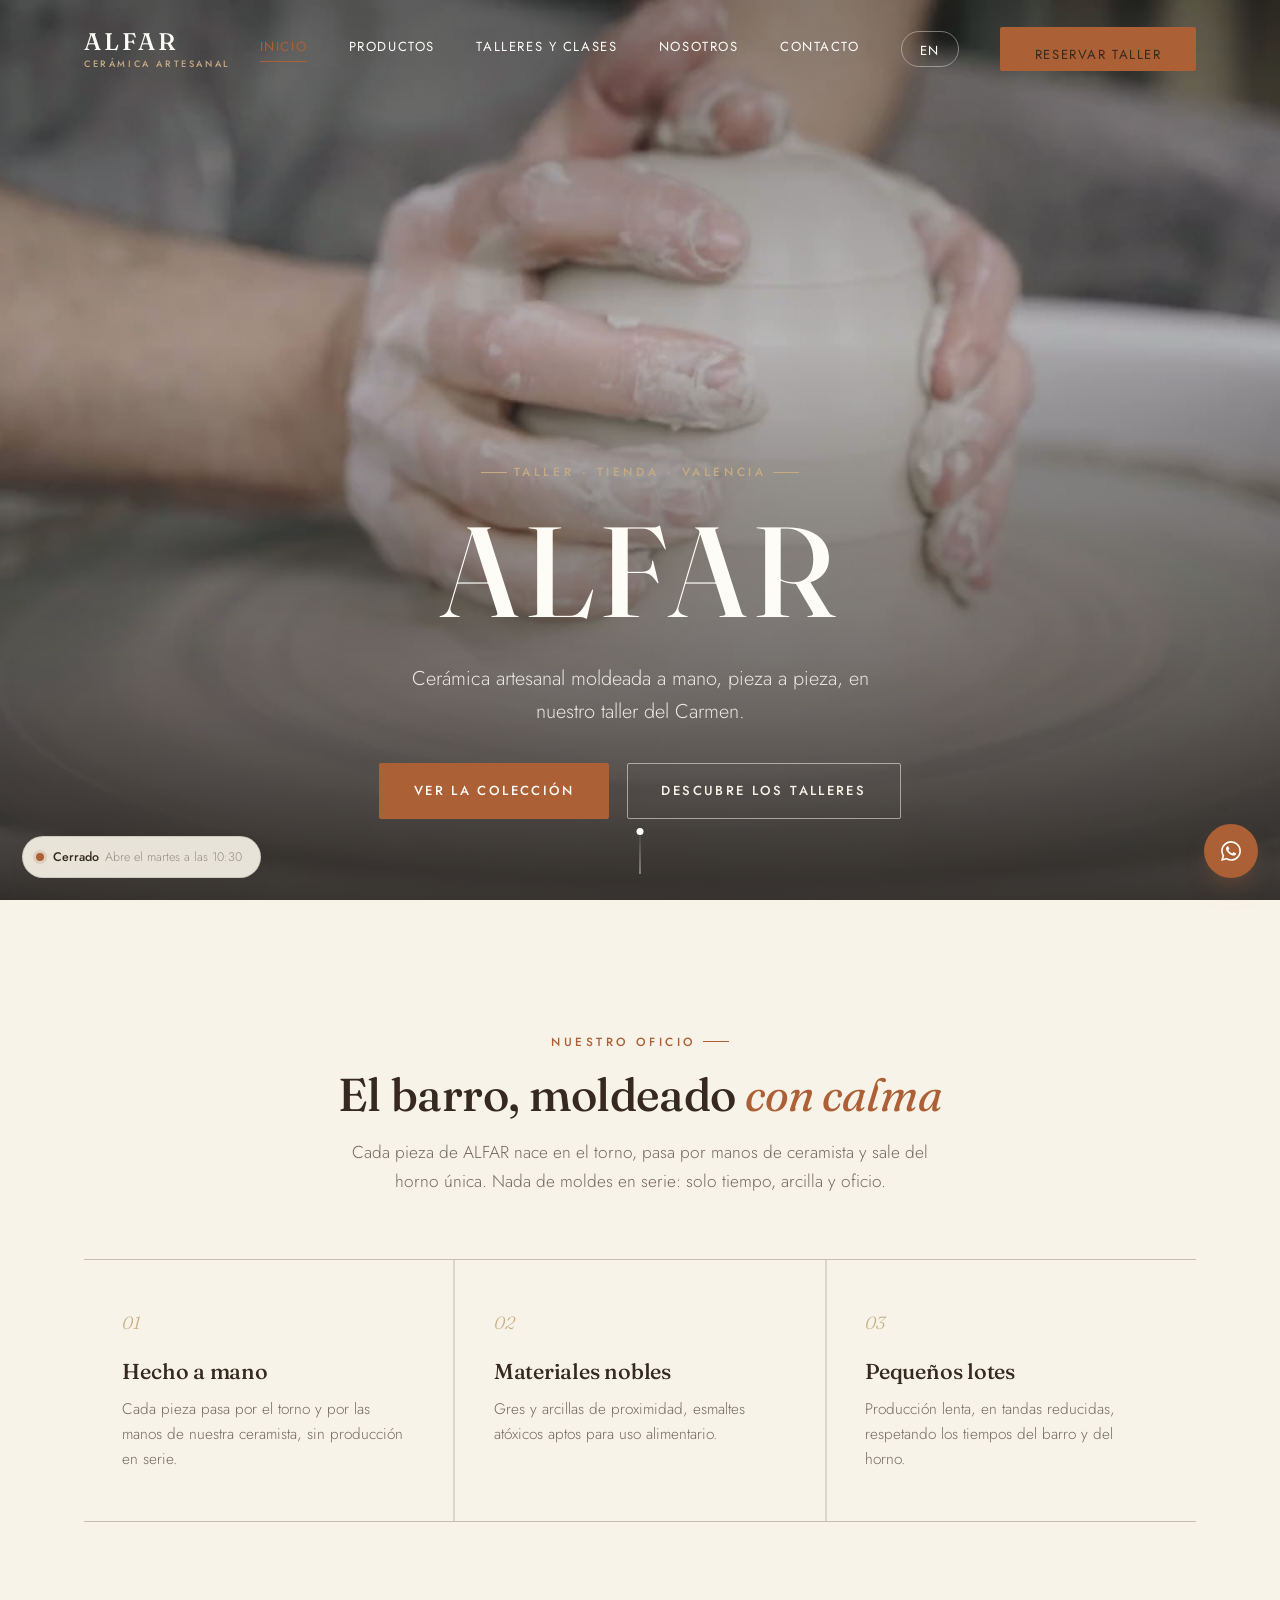
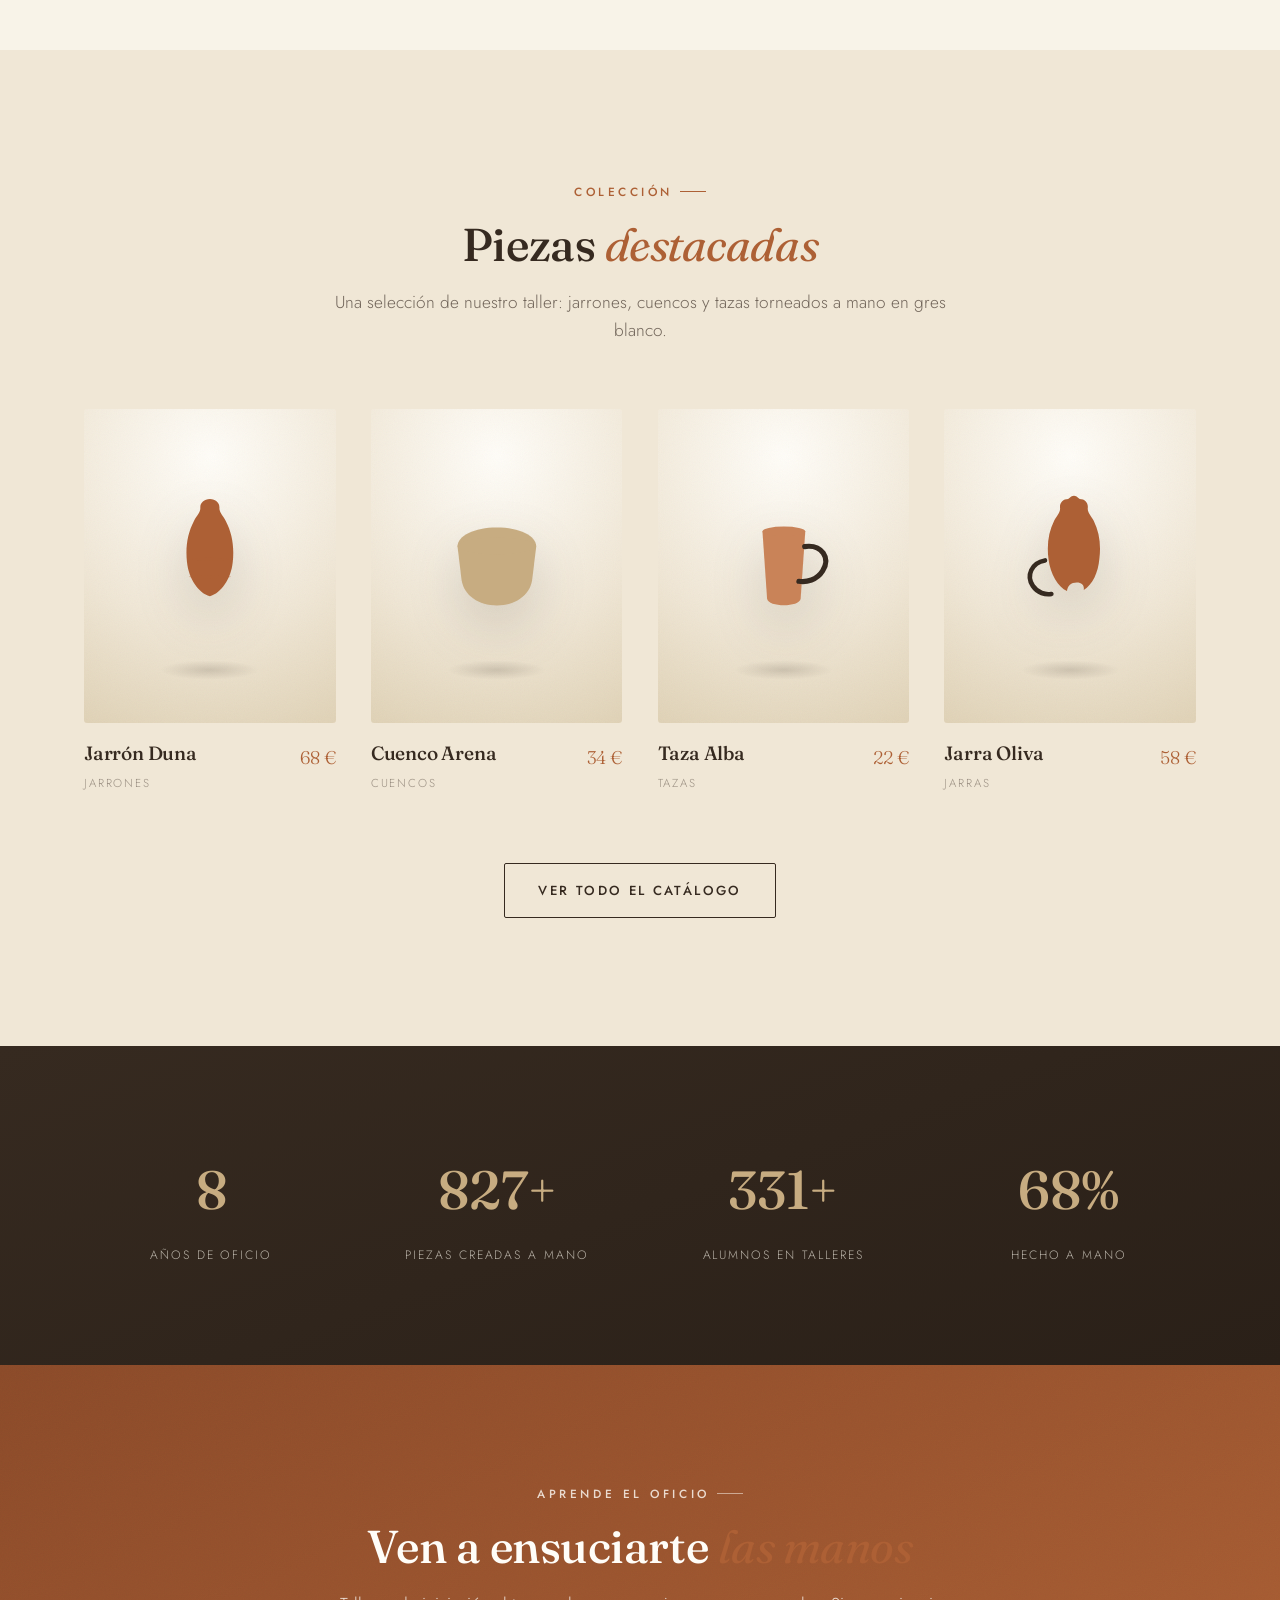
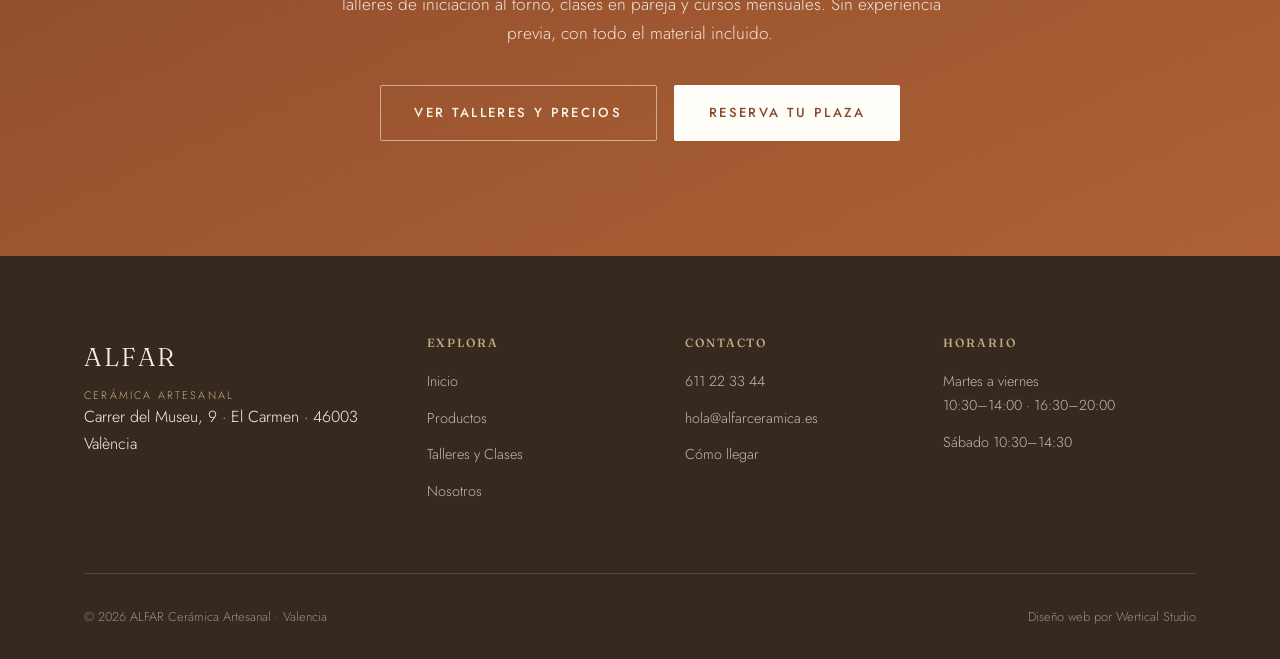
==== index.html @ 57d3668a "Web de ALFAR, cerámica artesanal — taller, tienda y talleres en Valencia Landing multipágina (ES/EN)" ====
<!DOCTYPE html>
<html lang="es">
<head>
<meta charset="UTF-8" />
<meta name="viewport" content="width=device-width, initial-scale=1.0" />
<title>ALFAR · Cerámica Artesanal — Taller y tienda en Valencia</title>
<meta name="description" content="ALFAR, taller y tienda de cerámica artesanal en el Carmen, Valencia. Piezas de gres torneadas y esmaltadas a mano, y talleres de iniciación al torno para todos los niveles." />
<link rel="icon" href="assets/favicon.svg" type="image/svg+xml" />
<link rel="alternate" hreflang="es" href="index.html" />
<link rel="alternate" hreflang="en" href="en/index.html" />
<meta property="og:type" content="website" />
<meta property="og:title" content="ALFAR · Cerámica Artesanal" />
<meta property="og:description" content="Piezas de gres torneadas y esmaltadas a mano. Taller y tienda en el Carmen, Valencia." />
<meta name="theme-color" content="#f8f3e8" />
<link rel="preconnect" href="https://fonts.googleapis.com" />
<link rel="preconnect" href="https://fonts.gstatic.com" crossorigin />
<link href="https://fonts.googleapis.com/css2?family=Fraunces:ital,opsz,wght@0,9..144,300;0,9..144,400;0,9..144,500;0,9..144,600;1,9..144,400;1,9..144,500&family=Jost:wght@300;400;500;600&display=swap" rel="stylesheet" />
<link rel="stylesheet" href="assets/styles.css" />
<script type="application/ld+json">
{
  "@context": "https://schema.org",
  "@type": "Store",
  "name": "ALFAR",
  "description": "Taller y tienda de cerámica artesanal en Valencia. Piezas de gres hechas a mano y talleres de cerámica.",
  "image": "assets/hero-poster.jpg",
  "telephone": "+34611223344",
  "address": { "@type": "PostalAddress", "streetAddress": "Carrer del Museu, 9", "addressLocality": "València", "postalCode": "46003", "addressCountry": "ES" },
  "priceRange": "€€"
}
</script>
</head>
<body class="hero-page">

<!-- ===== NAV ===== -->
<nav id="nav">
  <div class="wrap nav-inner">
    <a href="index.html" class="brand">ALFAR<small>Cerámica Artesanal</small></a>
    <button class="burger" id="burger" aria-label="Abrir menú" aria-expanded="false"><span></span><span></span><span></span></button>
    <div class="nav-links" id="navLinks">
      <a href="index.html" class="active">Inicio</a>
      <a href="productos.html">Productos</a>
      <a href="talleres.html">Talleres y Clases</a>
      <a href="nosotros.html">Nosotros</a>
      <a href="contacto.html">Contacto</a>
      <a href="en/index.html" class="lang-switch">EN</a>
      <a href="contacto.html" class="btn btn-primary">Reservar taller</a>
    </div>
  </div>
</nav>

<!-- ===== HERO VÍDEO SCROLL-DRIVEN ===== -->
<section class="hero-video">
  <div class="hero-video-sticky">
    <video id="heroVideo" src="assets/hero.mp4" poster="assets/hero-poster.jpg" muted loop playsinline autoplay preload="auto"></video>
    <div class="hero-overlay"></div>
    <div class="hero-content">
      <span class="kicker">Taller · Tienda · Valencia</span>
      <h1>ALFAR</h1>
      <p class="hero-sub">Cerámica artesanal moldeada a mano, pieza a pieza, en nuestro taller del Carmen.</p>
      <div class="hero-actions">
        <a href="productos.html" class="btn btn-primary">Ver la colección</a>
        <a href="talleres.html" class="btn btn-outline-light">Descubre los talleres</a>
      </div>
    </div>
    <div class="scroll-cue"></div>
  </div>
</section>

<!-- ===== PRESENTACIÓN DE MARCA ===== -->
<section class="section">
  <div class="wrap center">
    <span class="kicker reveal">Nuestro oficio</span>
    <h2 class="section-title reveal">El barro, moldeado <em>con calma</em></h2>
    <p class="lead reveal">Cada pieza de ALFAR nace en el torno, pasa por manos de ceramista y sale del horno única. Nada de moldes en serie: solo tiempo, arcilla y oficio.</p>
  </div>
  <div class="wrap">
    <div class="pillars-grid">
      <div class="pillar-card reveal">
        <span class="pillar-num">01</span>
        <h3>Hecho a mano</h3>
        <p>Cada pieza pasa por el torno y por las manos de nuestra ceramista, sin producción en serie.</p>
      </div>
      <div class="pillar-card reveal">
        <span class="pillar-num">02</span>
        <h3>Materiales nobles</h3>
        <p>Gres y arcillas de proximidad, esmaltes atóxicos aptos para uso alimentario.</p>
      </div>
      <div class="pillar-card reveal">
        <span class="pillar-num">03</span>
        <h3>Pequeños lotes</h3>
        <p>Producción lenta, en tandas reducidas, respetando los tiempos del barro y del horno.</p>
      </div>
    </div>
  </div>
</section>

<!-- ===== PIEZAS DESTACADAS ===== -->
<section class="section section-alt">
  <div class="wrap center">
    <span class="kicker reveal">Colección</span>
    <h2 class="section-title reveal">Piezas <em>destacadas</em></h2>
    <p class="lead reveal">Una selección de nuestro taller: jarrones, cuencos y tazas torneados a mano en gres blanco.</p>
  </div>
  <div class="wrap">
    <div class="grid-4">
      <div class="product-card reveal">
        <div class="vessel-frame"><div class="vessel-ring"></div><svg class="vessel-art" viewBox="0 0 200 260" fill="var(--terracota)"><use href="#v-vase"/></svg></div>
        <div class="product-info"><div><h3>Jarrón Duna</h3><span class="product-cat">Jarrones</span></div><span class="product-price">68 €</span></div>
      </div>
      <div class="product-card reveal">
        <div class="vessel-frame"><div class="vessel-ring"></div><svg class="vessel-art" viewBox="0 0 200 260" fill="var(--arena)"><use href="#v-bowl"/></svg></div>
        <div class="product-info"><div><h3>Cuenco Arena</h3><span class="product-cat">Cuencos</span></div><span class="product-price">34 €</span></div>
      </div>
      <div class="product-card reveal">
        <div class="vessel-frame"><div class="vessel-ring"></div><svg class="vessel-art" viewBox="0 0 200 260" fill="var(--terracota-suave)"><use href="#v-cup"/></svg></div>
        <div class="product-info"><div><h3>Taza Alba</h3><span class="product-cat">Tazas</span></div><span class="product-price">22 €</span></div>
      </div>
      <div class="product-card reveal">
        <div class="vessel-frame"><div class="vessel-ring"></div><svg class="vessel-art" viewBox="0 0 200 260" fill="var(--terracota)"><use href="#v-pitcher"/></svg></div>
        <div class="product-info"><div><h3>Jarra Oliva</h3><span class="product-cat">Jarras</span></div><span class="product-price">58 €</span></div>
      </div>
    </div>
    <div class="section-cta reveal">
      <a href="productos.html" class="btn btn-outline">Ver todo el catálogo</a>
    </div>
  </div>
</section>

<!-- ===== ESTADÍSTICAS ===== -->
<section class="stats-band">
  <div class="wrap">
    <div class="stats-grid">
      <div class="stat"><span class="stat-num" data-counter="12">0</span><div class="stat-label">Años de oficio</div></div>
      <div class="stat"><span class="stat-num" data-counter="1200" data-suffix="+">0</span><div class="stat-label">Piezas creadas a mano</div></div>
      <div class="stat"><span class="stat-num" data-counter="480" data-suffix="+">0</span><div class="stat-label">Alumnos en talleres</div></div>
      <div class="stat"><span class="stat-num" data-counter="100" data-suffix="%">0</span><div class="stat-label">Hecho a mano</div></div>
    </div>
  </div>
</section>

<!-- ===== CTA TALLERES ===== -->
<section class="cta-band">
  <div class="wrap center">
    <span class="kicker reveal">Aprende el oficio</span>
    <h2 class="section-title reveal">Ven a ensuciarte <em>las manos</em></h2>
    <p class="lead reveal">Talleres de iniciación al torno, clases en pareja y cursos mensuales. Sin experiencia previa, con todo el material incluido.</p>
    <div class="cta-actions reveal">
      <a href="talleres.html" class="btn btn-outline-light">Ver talleres y precios</a>
      <a href="contacto.html" class="btn" style="background:var(--blanco);color:var(--terracota-oscura)">Reserva tu plaza</a>
    </div>
  </div>
</section>

<!-- ===== FOOTER ===== -->
<footer>
  <div class="wrap">
    <div class="foot-grid">
      <div>
        <div class="foot-brand">ALFAR<small>Cerámica Artesanal</small></div>
        <p>Carrer del Museu, 9 · El Carmen · 46003 València</p>
      </div>
      <div class="foot-col">
        <h4>Explora</h4>
        <a href="index.html">Inicio</a>
        <a href="productos.html">Productos</a>
        <a href="talleres.html">Talleres y Clases</a>
        <a href="nosotros.html">Nosotros</a>
      </div>
      <div class="foot-col">
        <h4>Contacto</h4>
        <a href="tel:+34611223344">611 22 33 44</a>
        <a href="mailto:hola@alfarceramica.es">hola@alfarceramica.es</a>
        <a href="contacto.html">Cómo llegar</a>
      </div>
      <div class="foot-col">
        <h4>Horario</h4>
        <p>Martes a viernes<br>10:30–14:00 · 16:30–20:00</p>
        <p>Sábado 10:30–14:30</p>
      </div>
    </div>
    <div class="foot-bottom">
      <span>© 2026 ALFAR Cerámica Artesanal · Valencia</span>
      <span>Diseño web por Wertical Studio</span>
    </div>
  </div>
</footer>

<!-- ===== INDICADOR + WHATSAPP ===== -->
<aside id="openStatus" aria-live="polite"><span class="st-dot"></span><span><span class="st-main"></span><span class="st-sub"></span></span></aside>
<a id="waFab" class="wa-fab" href="#" aria-label="WhatsApp">
  <svg viewBox="0 0 24 24" fill="currentColor"><path d="M19.05 4.91A9.82 9.82 0 0 0 12.04 2C6.58 2 2.13 6.45 2.13 11.91c0 1.75.46 3.45 1.32 4.95L2.05 22l5.25-1.38c1.45.79 3.08 1.21 4.74 1.21h.004c5.46 0 9.91-4.45 9.91-9.91 0-2.65-1.03-5.14-2.9-7.01zm-7.01 15.24h-.003a8.24 8.24 0 0 1-4.2-1.15l-.3-.18-3.12.82.83-3.04-.2-.31a8.23 8.23 0 0 1-1.26-4.38c0-4.54 3.7-8.24 8.25-8.24 2.2 0 4.27.86 5.83 2.42a8.18 8.18 0 0 1 2.41 5.83c0 4.54-3.7 8.23-8.24 8.23zm4.52-6.17c-.25-.12-1.47-.72-1.7-.81-.23-.08-.39-.12-.56.13-.17.25-.64.81-.78.97-.14.17-.29.19-.54.06-.25-.12-1.05-.39-2-1.23-.74-.66-1.24-1.47-1.39-1.72-.14-.25-.02-.38.11-.51.11-.11.25-.29.37-.43.12-.14.16-.25.25-.41.08-.17.04-.31-.02-.43-.06-.12-.56-1.34-.76-1.84-.2-.48-.41-.42-.56-.43h-.48c-.17 0-.43.06-.66.31-.23.25-.86.84-.86 2.05s.88 2.38 1 2.55c.12.17 1.73 2.64 4.2 3.7.59.25 1.05.4 1.41.52.59.19 1.13.16 1.55.1.47-.07 1.47-.6 1.68-1.18.21-.58.21-1.08.14-1.18-.06-.1-.23-.16-.48-.28z"/></svg>
</a>

<!-- Sprite de piezas (line-art) -->
<svg width="0" height="0" style="position:absolute" aria-hidden="true">
  <defs>
    <symbol id="v-vase" viewBox="0 0 200 260">
      <path d="M100,14c-10,0-17,7-16.5,15c0.5,8-6,13-11,23c-11,21-15,45-12,71c3,29,20,53,39.5,59c19.5-6,36.5-30,39.5-59c3-26-1-50-12-71c-5-10-11.5-15-11-23c0.5-8-6-15-16.5-15z"/>
      <ellipse cx="100" cy="118" rx="33" ry="2.6" opacity=".3"/>
      <ellipse cx="100" cy="148" rx="36.5" ry="2.6" opacity=".3"/>
    </symbol>
    <symbol id="v-bowl" viewBox="0 0 200 260">
      <path d="M32,96c0-19,29-33,68-33c39,0,68,14,68,33l-7,58c-4,27-30,44-61,44c-31,0-57-17-61-44z"/>
      <ellipse cx="100" cy="95" rx="68" ry="15"/>
    </symbol>
    <symbol id="v-cup" viewBox="0 0 200 260">
      <path d="M63,70h74l-8,116c-2,15-56,15-58,0z"/>
      <ellipse cx="100" cy="70" rx="37" ry="8.5"/>
      <path d="M136,96c30-4,45,20,31,42c-10,16-28,20-41,18" fill="none" stroke="currentColor" stroke-width="9" stroke-linecap="round"/>
    </symbol>
    <symbol id="v-plate" viewBox="0 0 200 260">
      <ellipse cx="100" cy="140" rx="86" ry="27"/>
      <ellipse cx="100" cy="138" rx="55" ry="15" opacity=".38"/>
    </symbol>
    <symbol id="v-planter" viewBox="0 0 200 260">
      <path d="M46,58h108l-15,123c-1,10-77,10-78,0z"/>
      <ellipse cx="100" cy="58" rx="54" ry="11"/>
      <ellipse cx="100" cy="76" rx="40" ry="4" opacity=".25"/>
    </symbol>
    <symbol id="v-pitcher" viewBox="0 0 200 260">
      <path d="M97,14c-9,0-15,7-14,15c1,8-5,13-10,22c-10,20-13,42-10,66c3,27,17,49,32,56c1-10,7-15,17-15c9,0,13,5,12,13c15-9,25-30,27-54c3-24,0-46-10-66c-5-9-11-14-10-22c1-8-5-15-14-15c-4-4-7-6-10-6c-3,0-6,2-10,6z"/>
      <path d="M57,120c-23,4-33,26-21,44c8,12,22,16,32,14" fill="none" stroke="currentColor" stroke-width="8" stroke-linecap="round"/>
    </symbol>
  </defs>
</svg>

<script src="assets/app.js"></script>
</body>
</html>
---- assets/styles.css ----
/* ============================================================
   ALFAR — Cerámica Artesanal
   Sistema de diseño compartido
   ============================================================ */

:root {
  --crema: #f8f3e8;
  --crema-suave: #f0e7d6;
  --blanco: #fffdf8;
  --beige: #ded0b3;
  --arena: #c7ac81;
  --terracota: #ad6035;
  --terracota-suave: #c98358;
  --terracota-oscura: #8a4a29;
  --marron: #362a20;
  --marron-suave: rgba(54, 42, 32, 0.68);
  --marron-tenue: rgba(54, 42, 32, 0.46);
  --linea: rgba(54, 42, 32, 0.14);
  --sombra: 0 30px 60px -25px rgba(54, 42, 32, 0.35);
  --ease: cubic-bezier(.16,.8,.24,1);
}

* { margin: 0; padding: 0; box-sizing: border-box; }

html { scroll-behavior: smooth; }

body {
  font-family: 'Jost', sans-serif;
  background: var(--crema);
  color: var(--marron);
  line-height: 1.65;
  overflow-x: hidden;
  position: relative;
  font-weight: 300;
}

body::before {
  content: "";
  position: fixed;
  inset: 0;
  background-image: url("data:image/svg+xml,%3Csvg xmlns='http://www.w3.org/2000/svg' width='180' height='180'%3E%3Cfilter id='n'%3E%3CfeTurbulence type='fractalNoise' baseFrequency='0.85' numOctaves='2' stitchTiles='stitch'/%3E%3C/filter%3E%3Crect width='100%25' height='100%25' filter='url(%23n)'/%3E%3C/svg%3E");
  opacity: .035;
  pointer-events: none;
  z-index: 9998;
  mix-blend-mode: multiply;
}

img, video { max-width: 100%; display: block; }
a { color: inherit; text-decoration: none; }
ul { list-style: none; }
button { font-family: inherit; cursor: pointer; }

::selection { background: var(--terracota); color: var(--blanco); }

::-webkit-scrollbar { width: 9px; }
::-webkit-scrollbar-track { background: var(--crema-suave); }
::-webkit-scrollbar-thumb { background: var(--arena); border-radius: 5px; }
::-webkit-scrollbar-thumb:hover { background: var(--terracota); }

h1, h2, h3, h4 {
  font-family: 'Fraunces', serif;
  font-weight: 500;
  line-height: 1.12;
  letter-spacing: -.01em;
  color: var(--marron);
}

.wrap { max-width: 1240px; margin: 0 auto; padding: 0 clamp(22px, 5vw, 64px); }
.center { text-align: center; }

.kicker {
  display: inline-flex;
  align-items: center;
  gap: .6em;
  font-family: 'Jost', sans-serif;
  font-size: .74rem;
  letter-spacing: .3em;
  text-transform: uppercase;
  color: var(--terracota);
  font-weight: 500;
  margin-bottom: 1.1rem;
}
.kicker::before { content:""; width: 26px; height: 1px; background: var(--terracota); }
.center .kicker::before { display:none; }
.center .kicker, .hero-content .kicker { justify-content: center; }
.center .kicker::after, .hero-content .kicker::after { content:""; width: 26px; height: 1px; background: var(--terracota); }

.section-title {
  font-size: clamp(2rem, 3.6vw, 3rem);
  margin-bottom: 1.1rem;
}
.section-title em {
  font-style: italic;
  color: var(--terracota);
  font-weight: 400;
}
.lead {
  font-size: 1.08rem;
  color: var(--marron-suave);
  max-width: 620px;
  font-weight: 300;
}
.center .lead { margin: 0 auto; }

.section { padding: clamp(76px, 10vw, 140px) 0; position: relative; }
.section-alt { background: var(--crema-suave); }
.section-dark {
  background: linear-gradient(160deg, var(--marron) 0%, #2a2018 100%);
  color: var(--crema);
}
.section-dark h1, .section-dark h2, .section-dark h3 { color: var(--crema); }
.section-dark .lead { color: rgba(248,243,232,.72); }

/* ============ BOTONES ============ */
.btn {
  display: inline-flex;
  align-items: center;
  gap: .6rem;
  padding: 1rem 2.1rem;
  font-size: .82rem;
  letter-spacing: .18em;
  text-transform: uppercase;
  font-weight: 500;
  border-radius: 2px;
  border: 1px solid transparent;
  transition: all .45s var(--ease);
  white-space: nowrap;
}
.btn-primary { background: var(--terracota); color: var(--blanco); }
.btn-primary:hover { background: var(--terracota-oscura); transform: translateY(-2px); box-shadow: var(--sombra); }
.btn-outline { border-color: var(--marron); color: var(--marron); }
.btn-outline:hover { background: var(--marron); color: var(--crema); transform: translateY(-2px); }
.btn-outline-light { border-color: rgba(248,243,232,.55); color: var(--crema); }
.btn-outline-light:hover { background: var(--crema); color: var(--marron); }
.btn-ghost { color: var(--terracota); border-bottom: 1px solid currentColor; padding: .2rem 0; border-radius: 0; }
.btn-ghost:hover { color: var(--terracota-oscura); gap: .9rem; }

/* ============ NAV ============ */
nav {
  position: fixed;
  top: 0; left: 0; width: 100%;
  z-index: 1000;
  padding: 1.7rem 0;
  transition: all .4s var(--ease);
}
nav.scrolled {
  padding: 1.05rem 0;
  background: rgba(248, 243, 232, .88);
  backdrop-filter: blur(14px);
  box-shadow: 0 1px 0 var(--linea);
}
.nav-inner { display: flex; align-items: center; justify-content: space-between; }
.brand {
  font-family: 'Fraunces', serif;
  font-size: 1.5rem;
  letter-spacing: .12em;
  font-weight: 500;
  color: var(--marron);
  display: flex;
  flex-direction: column;
  line-height: 1;
}
.hero-page nav:not(.scrolled) .brand { color: var(--blanco); }
.brand small {
  font-family: 'Jost', sans-serif;
  font-size: .58rem;
  letter-spacing: .28em;
  text-transform: uppercase;
  color: var(--terracota);
  font-weight: 500;
  margin-top: .35rem;
}
.hero-page nav:not(.scrolled) .brand small { color: var(--arena); }

.nav-links {
  display: flex;
  gap: 2.6rem;
  align-items: center;
}
.nav-links a {
  font-size: .82rem;
  letter-spacing: .12em;
  text-transform: uppercase;
  font-weight: 400;
  color: var(--marron);
  position: relative;
  padding-bottom: 4px;
}
.hero-page nav:not(.scrolled) .nav-links a:not(.btn) { color: var(--blanco); }
.nav-links a:not(.btn)::after {
  content: "";
  position: absolute; left: 0; bottom: 0;
  width: 0; height: 1px;
  background: currentColor;
  transition: width .35s var(--ease);
}
.nav-links a:not(.btn):hover::after,
.nav-links a.active:not(.btn)::after { width: 100%; }
.nav-links a.active { color: var(--terracota) !important; }

.burger {
  display: none;
  flex-direction: column;
  gap: 5px;
  background: none;
  border: none;
  padding: 8px;
  z-index: 1001;
}
.burger span {
  width: 24px; height: 1px;
  background: var(--marron);
  transition: all .35s var(--ease);
}
.hero-page nav:not(.scrolled) .burger span { background: var(--blanco); }
.burger.open span:nth-child(1) { transform: translateY(6px) rotate(45deg); }
.burger.open span:nth-child(2) { opacity: 0; }
.burger.open span:nth-child(3) { transform: translateY(-6px) rotate(-45deg); }

/* ============ HERO — VÍDEO EN BUCLE ============ */
.hero-video {
  height: 100vh;
  position: relative;
}
.hero-video-sticky {
  height: 100%;
  width: 100%;
  overflow: hidden;
  background: var(--marron);
}
.hero-video-sticky video {
  position: absolute;
  top: 0; left: 0;
  width: 100%; height: 100%;
  object-fit: cover;
}
.hero-overlay {
  position: absolute;
  inset: 0;
  background: linear-gradient(180deg, rgba(30,22,16,.35) 0%, rgba(30,22,16,.15) 38%, rgba(30,22,16,.55) 78%, rgba(20,15,10,.82) 100%);
  z-index: 1;
}
.hero-content {
  position: absolute;
  inset: 0;
  display: flex;
  flex-direction: column;
  align-items: center;
  justify-content: flex-end;
  z-index: 2;
  color: var(--blanco);
  text-align: center;
  padding: 0 20px clamp(60px, 9vh, 110px);
}
.hero-content .kicker { color: var(--arena); width: 100%; }
.hero-content .kicker::before, .hero-content .kicker::after { background: var(--arena); }
.hero-content h1, .hero-content .hero-sub, .hero-actions {
  width: 100%;
  box-sizing: border-box;
}
.hero-content h1 {
  font-size: clamp(3.6rem, 11vw, 8rem);
  letter-spacing: .04em;
  color: var(--blanco);
  font-weight: 500;
}
.hero-content .hero-sub {
  font-size: clamp(1rem, 1.6vw, 1.25rem);
  font-weight: 300;
  max-width: min(520px, 100%);
  margin: 1.2rem auto 2.2rem;
  color: rgba(255,253,248,.86);
}
.hero-actions { display: flex; gap: 1.1rem; flex-wrap: wrap; justify-content: center; max-width: 100%; }
.scroll-cue {
  position: absolute;
  bottom: 26px; left: 50%;
  transform: translateX(-50%);
  z-index: 2;
  width: 1px; height: 46px;
  background: linear-gradient(180deg, rgba(255,253,248,0), rgba(255,253,248,.75));
}
.scroll-cue::after {
  content: "";
  position: absolute;
  top: 0; left: -3px;
  width: 7px; height: 7px;
  border-radius: 50%;
  background: var(--blanco);
  animation: cueMove 2.2s ease-in-out infinite;
}
@keyframes cueMove { 0%{ top:0; opacity:1; } 90%{ opacity:0; } 100%{ top: 40px; opacity:0; } }
@media (prefers-reduced-motion: reduce) {
  .scroll-cue { display: none; }
}

/* ============ CABECERA DE PÁGINA INTERIOR ============ */
.page-header {
  min-height: 62vh;
  display: flex;
  align-items: flex-end;
  position: relative;
  padding: clamp(140px, 22vh, 220px) 0 clamp(56px, 8vh, 90px);
  background: linear-gradient(155deg, #efe3ca 0%, var(--crema-suave) 55%, var(--crema) 100%);
  overflow: hidden;
}
.page-header::after {
  content: "";
  position: absolute;
  right: clamp(-120px,-4vw,-40px); top: 50%;
  transform: translateY(-50%);
  width: clamp(280px, 34vw, 460px);
  height: clamp(280px, 34vw, 460px);
  border-radius: 50%;
  border: 1px solid var(--beige);
  opacity: .7;
}
.page-header .wrap { position: relative; z-index: 1; }
.page-header .kicker { color: var(--terracota); }
.page-header h1 { font-size: clamp(2.7rem, 6vw, 4.6rem); }
.page-header .lead { margin-top: 1rem; }

/* ============ PILARES / VALORES ============ */
.pillars-grid {
  display: grid;
  grid-template-columns: repeat(3, 1fr);
  gap: 2px;
  background: var(--linea);
  margin-top: 4rem;
  border-top: 1px solid var(--linea);
  border-bottom: 1px solid var(--linea);
}
.pillar-card {
  background: var(--crema);
  padding: 3rem 2.4rem;
  transition: background .4s var(--ease);
}
.pillar-card:hover { background: var(--crema-suave); }
.pillar-num {
  font-family: 'Fraunces', serif;
  font-style: italic;
  color: var(--arena);
  font-size: 1.1rem;
  display: block;
  margin-bottom: 1.4rem;
}
.pillar-card h3 { font-size: 1.35rem; margin-bottom: .8rem; }
.pillar-card p { color: var(--marron-suave); font-size: .96rem; }

/* ============ ARTE DE PIEZA (placeholder editorial) ============ */
.vessel-frame {
  position: relative;
  aspect-ratio: 4 / 5;
  border-radius: 3px;
  overflow: hidden;
  background: radial-gradient(120% 100% at 50% 15%, var(--blanco) 0%, var(--crema-suave) 55%, var(--beige) 100%);
  display: flex;
  align-items: center;
  justify-content: center;
}
.vessel-frame::before {
  content: "";
  position: absolute; inset: 0;
  background-image: url("data:image/svg+xml,%3Csvg xmlns='http://www.w3.org/2000/svg' width='180' height='180'%3E%3Cfilter id='n'%3E%3CfeTurbulence type='fractalNoise' baseFrequency='0.9' numOctaves='2' stitchTiles='stitch'/%3E%3C/filter%3E%3Crect width='100%25' height='100%25' filter='url(%23n)'/%3E%3C/svg%3E");
  opacity: .05;
  mix-blend-mode: multiply;
}
.vessel-frame svg.vessel-art {
  width: 46%;
  height: auto;
  position: relative;
  z-index: 1;
  filter: drop-shadow(0 22px 26px rgba(54,42,32,.16));
  transition: transform .6s var(--ease);
}
.vessel-frame:hover svg.vessel-art { transform: translateY(-6px) scale(1.03); }
.vessel-frame .vessel-ring {
  position: absolute;
  bottom: 13%;
  width: 52%;
  height: 8%;
  border-radius: 50%;
  background: radial-gradient(closest-side, rgba(54,42,32,.16), transparent 75%);
  z-index: 0;
}

/* ============ DESTACADOS / PRODUCTOS ============ */
.grid-4 { display: grid; grid-template-columns: repeat(4, 1fr); gap: 2.2rem; margin-top: 4rem; }
.grid-3 { display: grid; grid-template-columns: repeat(3, 1fr); gap: 2.2rem; margin-top: 4rem; }

.product-card { display: flex; flex-direction: column; }
.product-info { padding-top: 1.2rem; display: flex; justify-content: space-between; align-items: flex-start; gap: 1rem; }
.product-info h3 { font-size: 1.2rem; margin-bottom: .3rem; }
.product-cat { font-size: .72rem; letter-spacing: .16em; text-transform: uppercase; color: var(--marron-tenue); }
.product-price { font-family: 'Fraunces', serif; font-size: 1.15rem; color: var(--terracota); white-space: nowrap; }

.section-cta { text-align: center; margin-top: 4.2rem; }

/* ============ FILTROS ============ */
.filter-tabs {
  display: flex; flex-wrap: wrap; gap: .8rem;
  margin-top: 2.6rem;
}
.filter-btn {
  background: transparent;
  border: 1px solid var(--linea);
  color: var(--marron-suave);
  padding: .7rem 1.5rem;
  font-size: .78rem;
  letter-spacing: .14em;
  text-transform: uppercase;
  border-radius: 30px;
  transition: all .35s var(--ease);
}
.filter-btn:hover { border-color: var(--terracota); color: var(--terracota); }
.filter-btn.active { background: var(--marron); border-color: var(--marron); color: var(--crema); }

/* ============ STATS ============ */
.stats-band {
  background: linear-gradient(160deg, var(--marron) 0%, #2a2018 100%);
  color: var(--crema);
  padding: clamp(60px, 8vw, 100px) 0;
}
.stats-grid { display: grid; grid-template-columns: repeat(4, 1fr); gap: 2rem; text-align: center; }
.stat-num {
  font-family: 'Fraunces', serif;
  font-size: clamp(2.4rem, 4.2vw, 3.4rem);
  color: var(--arena);
  font-weight: 500;
}
.stat-label {
  font-size: .76rem;
  letter-spacing: .16em;
  text-transform: uppercase;
  color: rgba(248,243,232,.68);
  margin-top: .6rem;
}

/* ============ CTA BAND ============ */
.cta-band {
  background: linear-gradient(155deg, var(--terracota-oscura) 0%, var(--terracota) 100%);
  color: var(--blanco);
  padding: clamp(70px, 9vw, 120px) 0;
  text-align: center;
  position: relative;
  overflow: hidden;
}
.cta-band::before {
  content:"";
  position: absolute; inset: 0;
  background-image: url("data:image/svg+xml,%3Csvg xmlns='http://www.w3.org/2000/svg' width='180' height='180'%3E%3Cfilter id='n'%3E%3CfeTurbulence type='fractalNoise' baseFrequency='0.85' numOctaves='2' stitchTiles='stitch'/%3E%3C/filter%3E%3Crect width='100%25' height='100%25' filter='url(%23n)'/%3E%3C/svg%3E");
  opacity: .06; mix-blend-mode: overlay;
}
.cta-band .wrap { position: relative; z-index: 1; }
.cta-band .kicker { color: rgba(255,253,248,.8); }
.cta-band .kicker::before, .cta-band .kicker::after { background: rgba(255,253,248,.5); }
.cta-band h2 { color: var(--blanco); }
.cta-band .lead { color: rgba(255,253,248,.85); margin-bottom: 2.4rem; }
.cta-actions { display: flex; gap: 1.1rem; justify-content: center; flex-wrap: wrap; }

/* ============ REVEAL ANIMATIONS ============ */
.reveal {
  opacity: 0;
  transform: translateY(36px);
  transition: opacity .9s var(--ease), transform .9s var(--ease);
}
.reveal.in { opacity: 1; transform: translateY(0); }
.reveal-scale { opacity: 0; transform: scale(.94); transition: opacity .9s var(--ease), transform .9s var(--ease); }
.reveal-scale.in { opacity: 1; transform: scale(1); }
.reveal-left { opacity: 0; transform: translateX(-40px); transition: opacity .9s var(--ease), transform .9s var(--ease); }
.reveal-left.in { opacity: 1; transform: translateX(0); }
.reveal-right { opacity: 0; transform: translateX(40px); transition: opacity .9s var(--ease), transform .9s var(--ease); }
.reveal-right.in { opacity: 1; transform: translateX(0); }

@media (prefers-reduced-motion: reduce) {
  .reveal, .reveal-scale, .reveal-left, .reveal-right { opacity: 1 !important; transform: none !important; transition: none !important; }
}

/* ============ TALLERES ============ */
.workshop-grid { display: grid; grid-template-columns: repeat(3, 1fr); gap: 2.2rem; margin-top: 4rem; }
.workshop-card {
  background: var(--crema-suave);
  padding: 2.6rem 2.2rem;
  border: 1px solid var(--linea);
  transition: all .45s var(--ease);
  position: relative;
}
.workshop-card:hover { border-color: var(--terracota); transform: translateY(-6px); box-shadow: var(--sombra); }
.workshop-card .tag {
  display: inline-block;
  font-size: .68rem; letter-spacing: .16em; text-transform: uppercase;
  color: var(--terracota); border: 1px solid var(--terracota);
  padding: .3rem .8rem; border-radius: 30px; margin-bottom: 1.4rem;
}
.workshop-card h3 { font-size: 1.4rem; margin-bottom: .7rem; }
.workshop-card p { color: var(--marron-suave); font-size: .94rem; margin-bottom: 1.6rem; }
.workshop-meta { display: flex; justify-content: space-between; align-items: center; border-top: 1px solid var(--linea); padding-top: 1.3rem; }
.workshop-price { font-family: 'Fraunces', serif; font-size: 1.4rem; color: var(--marron); }
.workshop-price small { font-family: 'Jost', sans-serif; font-size: .68rem; color: var(--marron-tenue); display:block; letter-spacing: .1em; text-transform: uppercase; }
.workshop-duration { font-size: .8rem; color: var(--marron-tenue); }

.schedule-list { margin-top: 3.6rem; border-top: 1px solid var(--linea); }
.schedule-item {
  display: grid;
  grid-template-columns: 130px 1fr auto auto;
  gap: 1.6rem;
  align-items: center;
  padding: 1.6rem 0;
  border-bottom: 1px solid var(--linea);
  transition: padding-left .4s var(--ease), background .4s var(--ease);
}
.schedule-item:hover { padding-left: 12px; background: var(--crema-suave); }
.schedule-date { font-family: 'Fraunces', serif; font-size: 1.15rem; color: var(--terracota); }
.schedule-date small { display: block; font-family: 'Jost', sans-serif; font-size: .68rem; letter-spacing: .14em; text-transform: uppercase; color: var(--marron-tenue); margin-top: .2rem; }
.schedule-info h4 { font-family: 'Fraunces', serif; font-weight: 500; font-size: 1.1rem; margin-bottom: .2rem; }
.schedule-info span { font-size: .84rem; color: var(--marron-suave); }
.schedule-spots { font-size: .78rem; letter-spacing: .08em; text-transform: uppercase; color: var(--marron-tenue); text-align: right; }
.schedule-spots.low { color: var(--terracota); }

/* ============ NOSOTROS — PROCESO / TIMELINE ============ */
.process-steps { margin-top: 4.5rem; }
.process-step {
  display: grid;
  grid-template-columns: 100px 1fr;
  gap: 2.4rem;
  padding: 2.6rem 0;
  border-top: 1px solid var(--linea);
  align-items: start;
}
.process-step:last-child { border-bottom: 1px solid var(--linea); }
.process-step .num { font-family: 'Fraunces', serif; font-style: italic; font-size: 2.2rem; color: var(--arena); }
.process-step h3 { font-size: 1.4rem; margin-bottom: .6rem; }
.process-step p { color: var(--marron-suave); max-width: 560px; }

.timeline { margin-top: 4rem; position: relative; padding-left: 2.6rem; }
.timeline::before { content:""; position: absolute; left: 0; top: 6px; bottom: 6px; width: 1px; background: var(--linea); }
.timeline-item { position: relative; padding-bottom: 3rem; }
.timeline-item:last-child { padding-bottom: 0; }
.timeline-item::before {
  content: "";
  position: absolute; left: -2.6rem; top: 4px;
  width: 9px; height: 9px; border-radius: 50%;
  background: var(--terracota);
  box-shadow: 0 0 0 4px var(--crema);
}
.timeline-year { font-family: 'Fraunces', serif; font-style: italic; color: var(--terracota); font-size: 1.15rem; display:block; margin-bottom: .4rem; }
.timeline-item h3 { font-size: 1.25rem; margin-bottom: .5rem; }
.timeline-item p { color: var(--marron-suave); max-width: 560px; }

.values-grid { display: grid; grid-template-columns: repeat(2, 1fr); gap: 3rem 3.5rem; margin-top: 4rem; }
.value-item { display: flex; gap: 1.4rem; }
.value-item .mark { font-family: 'Fraunces', serif; font-style: italic; font-size: 1.6rem; color: var(--arena); flex-shrink: 0; }
.value-item h3 { font-size: 1.2rem; margin-bottom: .5rem; }
.value-item p { color: var(--marron-suave); font-size: .95rem; }

.about-split { display: grid; grid-template-columns: 1fr 1fr; gap: 5rem; align-items: center; }
.about-split .lead { margin-top: 1.4rem; }
.about-split p + p { margin-top: 1.1rem; }

/* ============ CONTACTO ============ */
.contact-grid { display: grid; grid-template-columns: 1.1fr .9fr; gap: 5rem; margin-top: 3.5rem; }
.form-row { display: grid; grid-template-columns: 1fr 1fr; gap: 1.4rem; }
.form-group { margin-bottom: 1.4rem; }
.form-group label {
  display: block; font-size: .74rem; letter-spacing: .14em; text-transform: uppercase;
  color: var(--marron-tenue); margin-bottom: .6rem;
}
.form-group input, .form-group select, .form-group textarea {
  width: 100%;
  background: transparent;
  border: none;
  border-bottom: 1px solid var(--linea);
  padding: .75rem 2px;
  font-family: 'Jost', sans-serif;
  font-size: 1rem;
  color: var(--marron);
  font-weight: 300;
  transition: border-color .3s var(--ease);
}
.form-group textarea { resize: vertical; min-height: 110px; }
.form-group input:focus, .form-group select:focus, .form-group textarea:focus {
  outline: none; border-color: var(--terracota);
}
.form-note { font-size: .82rem; color: var(--marron-tenue); margin-top: 1rem; }
.form-success {
  display: none;
  background: var(--crema-suave);
  border: 1px solid var(--terracota);
  padding: 1.4rem 1.6rem;
  margin-top: 1.4rem;
  font-size: .92rem;
}
.form-success.show { display: block; }

.info-block + .info-block { margin-top: 2.6rem; padding-top: 2.6rem; border-top: 1px solid var(--linea); }
.info-block h3 { font-size: 1rem; letter-spacing: .1em; text-transform: uppercase; margin-bottom: 1rem; color: var(--terracota); }
.info-block p, .info-block a { color: var(--marron-suave); font-size: .98rem; }
.info-block a:hover { color: var(--terracota); }
.social-row { display: flex; gap: 1rem; margin-top: 1.2rem; }
.social-row a {
  width: 42px; height: 42px;
  border: 1px solid var(--linea);
  border-radius: 50%;
  display: flex; align-items: center; justify-content: center;
  transition: all .35s var(--ease);
}
.social-row a:hover { border-color: var(--terracota); background: var(--terracota); color: var(--blanco); transform: translateY(-3px); }
.social-row svg { width: 17px; height: 17px; }

.map-frame {
  margin-top: 3.5rem;
  border: 1px solid var(--linea);
  filter: sepia(.18) saturate(.75) brightness(1.02);
  aspect-ratio: 16/6;
  width: 100%;
}
.map-frame iframe { width: 100%; height: 100%; border: 0; display: block; }

/* ============ FOOTER ============ */
footer { background: var(--marron); color: var(--crema); padding: 5rem 0 2rem; }
.foot-grid { display: grid; grid-template-columns: 1.4fr 1fr 1fr 1.2fr; gap: 3rem; padding-bottom: 3.5rem; border-bottom: 1px solid rgba(248,243,232,.14); }
.foot-brand { font-family: 'Fraunces', serif; font-size: 1.6rem; letter-spacing: .1em; }
.foot-brand small { display: block; font-family: 'Jost', sans-serif; font-size: .68rem; letter-spacing: .2em; text-transform: uppercase; color: var(--arena); margin-top: .5rem; }
.foot-brand p { font-family: 'Jost', sans-serif; font-weight: 300; font-size: .92rem; color: rgba(248,243,232,.6); margin-top: 1.2rem; max-width: 260px; }
.foot-col h4 { font-size: .74rem; letter-spacing: .16em; text-transform: uppercase; color: var(--arena); margin-bottom: 1.3rem; font-weight: 500; }
.foot-col a, .foot-col p { display: block; font-size: .9rem; color: rgba(248,243,232,.72); margin-bottom: .8rem; }
.foot-col a:hover { color: var(--blanco); }
.foot-bottom { display: flex; justify-content: space-between; flex-wrap: wrap; gap: .8rem; padding-top: 2rem; font-size: .8rem; color: rgba(248,243,232,.5); }
.foot-bottom a { color: rgba(248,243,232,.5); }
.foot-bottom a:hover { color: var(--arena); }

/* ============ LANG SWITCH ============ */
.lang-switch {
  font-size: .76rem;
  letter-spacing: .14em;
  border: 1px solid var(--linea);
  border-radius: 30px;
  padding: .5rem 1.1rem;
  transition: all .35s var(--ease);
}
.hero-page nav:not(.scrolled) .lang-switch { border-color: rgba(255,253,248,.4); }
.lang-switch:hover { border-color: var(--terracota); color: var(--terracota) !important; }
.nav-links a.lang-switch::after { display: none; }

/* ============ INDICADOR ABIERTO/CERRADO ============ */
#openStatus {
  position: fixed;
  left: 22px; bottom: 22px;
  z-index: 900;
  display: flex;
  align-items: center;
  gap: .6rem;
  background: rgba(248, 243, 232, .92);
  backdrop-filter: blur(10px);
  border: 1px solid var(--linea);
  border-radius: 30px;
  padding: .6rem 1.1rem .6rem .8rem;
  box-shadow: 0 10px 26px -12px rgba(54,42,32,.28);
  font-size: .78rem;
}
.st-dot { width: 8px; height: 8px; border-radius: 50%; background: var(--terracota); flex-shrink: 0; }
#openStatus.is-open .st-dot { background: #5c8a5c; box-shadow: 0 0 0 3px rgba(92,138,92,.18); }
#openStatus.is-closed .st-dot { background: var(--terracota); box-shadow: 0 0 0 3px rgba(173,96,53,.16); }
.st-main { font-weight: 500; color: var(--marron); }
.st-sub { color: var(--marron-tenue); margin-left: .35rem; }
@media (max-width: 620px) {
  #openStatus { left: 14px; bottom: 14px; font-size: .72rem; padding: .5rem .9rem .5rem .7rem; }
  .st-sub { display: none; }
}

/* ============ WHATSAPP FAB ============ */
.wa-fab {
  position: fixed;
  right: 22px; bottom: 22px;
  z-index: 900;
  width: 54px; height: 54px;
  border-radius: 50%;
  background: var(--terracota);
  color: var(--blanco);
  display: flex; align-items: center; justify-content: center;
  box-shadow: 0 12px 26px -10px rgba(173,96,53,.55);
  transition: all .35s var(--ease);
}
.wa-fab:hover { background: var(--terracota-oscura); transform: translateY(-3px) scale(1.05); }
.wa-fab svg { width: 24px; height: 24px; }
@media (max-width: 620px) {
  .wa-fab { right: 14px; bottom: 14px; width: 48px; height: 48px; }
  .wa-fab svg { width: 21px; height: 21px; }
}

body.no-scroll { overflow: hidden; }

/* ============ RESPONSIVE ============ */
@media (max-width: 1080px) {
  .grid-4 { grid-template-columns: repeat(2, 1fr); }
  .stats-grid { grid-template-columns: repeat(2, 1fr); gap: 2.6rem; }
  .foot-grid { grid-template-columns: 1fr 1fr; gap: 2.6rem 2rem; }
}

@media (max-width: 900px) {
  .nav-links { position: fixed; top: 0; right: -100%; height: 100vh; width: min(78vw, 360px);
    background: var(--crema); flex-direction: column; justify-content: center;
    align-items: flex-start; gap: 2.1rem; padding: 2rem clamp(32px,8vw,48px);
    transition: right .5s var(--ease); box-shadow: -20px 0 60px rgba(0,0,0,.15); }
  .nav-links.open { right: 0; }
  .nav-links a:not(.btn) { color: var(--marron) !important; font-size: 1rem; }
  .burger { display: flex; }
  .burger span { background: var(--marron) !important; }
  .hero-page nav .brand { color: var(--marron) !important; }
  .hero-page nav .burger span { background: var(--marron) !important; }
  .hero-page nav.scrolled ~ * , .hero-page nav .brand { color: var(--marron); }

  .pillars-grid { grid-template-columns: 1fr; }
  .grid-3, .workshop-grid { grid-template-columns: repeat(2, 1fr); }
  .about-split { grid-template-columns: 1fr; gap: 2.6rem; }
  .contact-grid { grid-template-columns: 1fr; gap: 3.5rem; }
  .values-grid { grid-template-columns: 1fr; gap: 2.2rem; }
}

@media (max-width: 620px) {
  .grid-4, .grid-3, .workshop-grid { grid-template-columns: 1fr; }
  .stats-grid { grid-template-columns: 1fr 1fr; }
  .foot-grid { grid-template-columns: 1fr; }
  .form-row { grid-template-columns: 1fr; }
  .schedule-item { grid-template-columns: 1fr; gap: .5rem; text-align: left; }
  .schedule-spots { text-align: left; }
  .process-step { grid-template-columns: 1fr; gap: .8rem; }
  .hero-content h1 { letter-spacing: .01em; }
  .hero-actions { flex-direction: column; width: 100%; }
  .hero-actions .btn { justify-content: center; width: 100%; }
  .page-header { min-height: 46vh; padding-top: 130px; }
  .cta-actions { flex-direction: column; align-items: stretch; }
}

/* Fix: hero-page nav initial state color logic simplified on mobile menu open */
@media (max-width: 900px) {
  .hero-page nav .nav-links.open a { color: var(--marron) !important; }
}
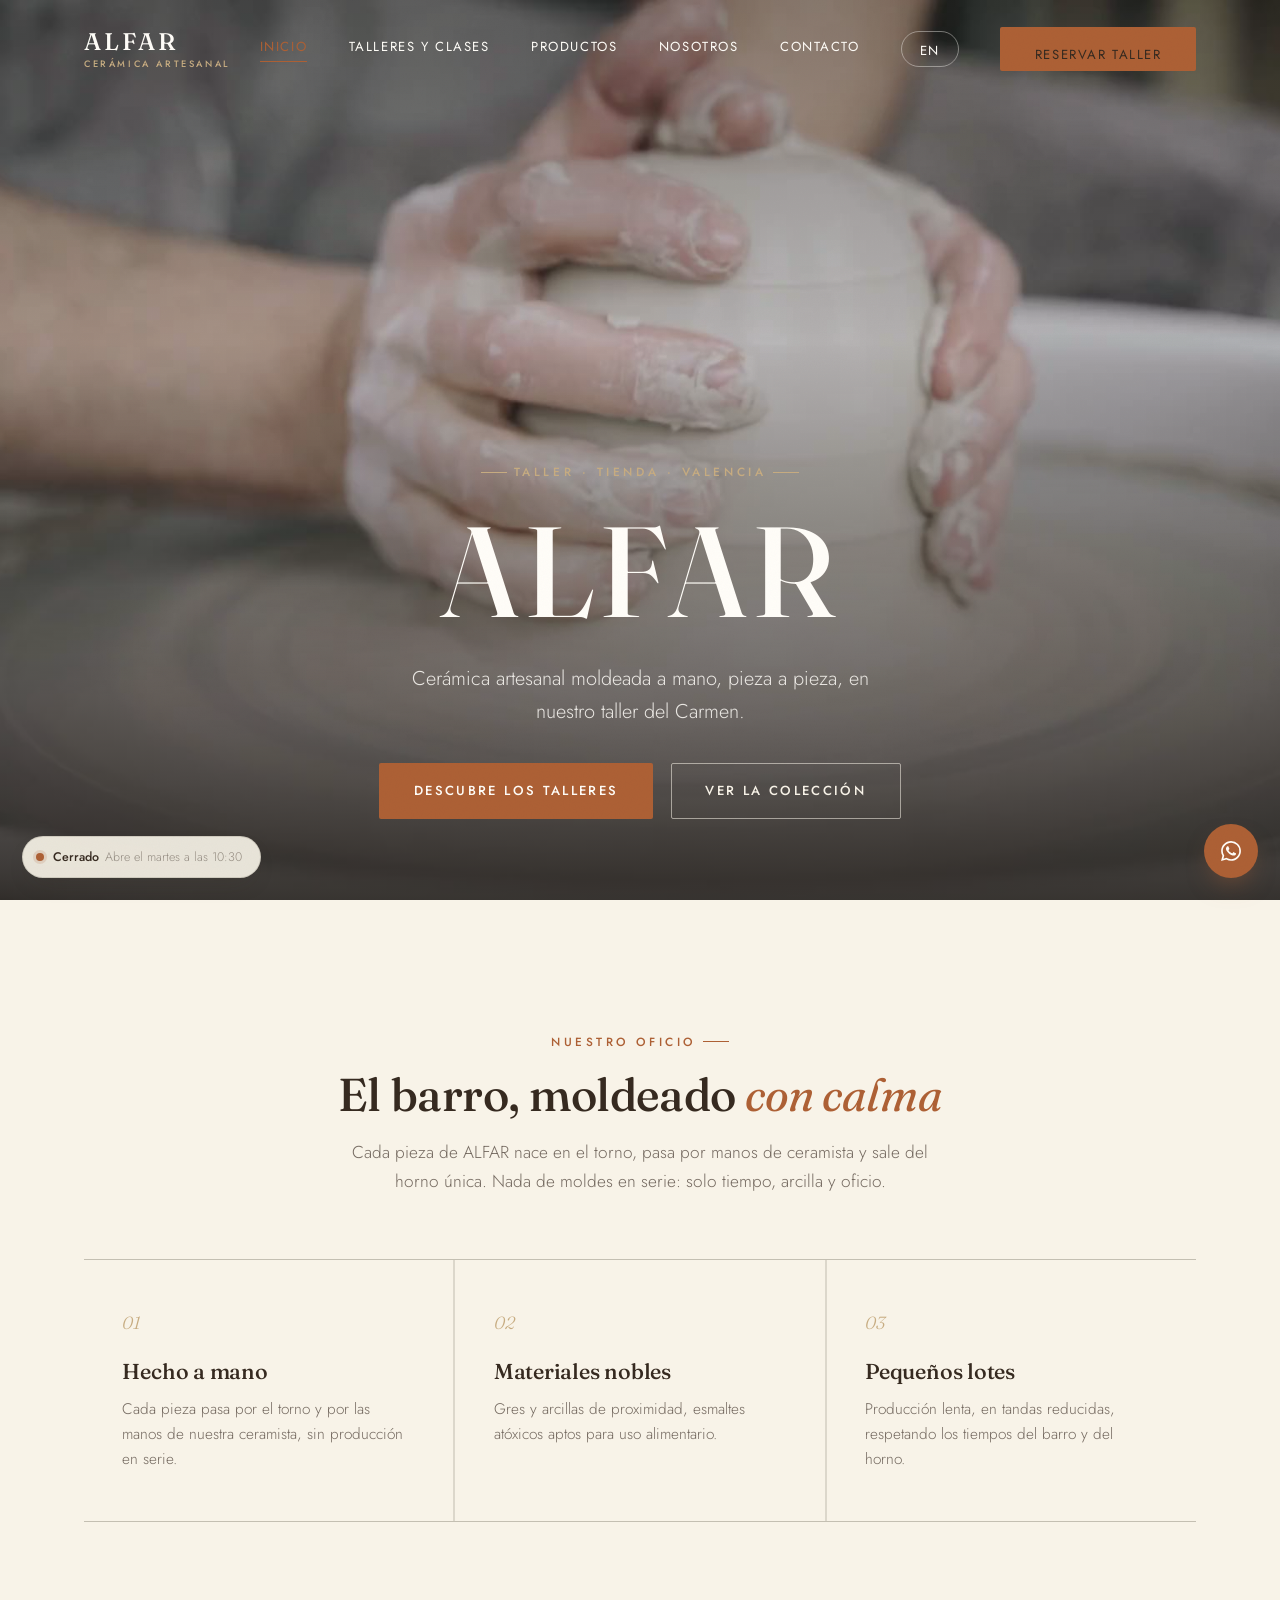
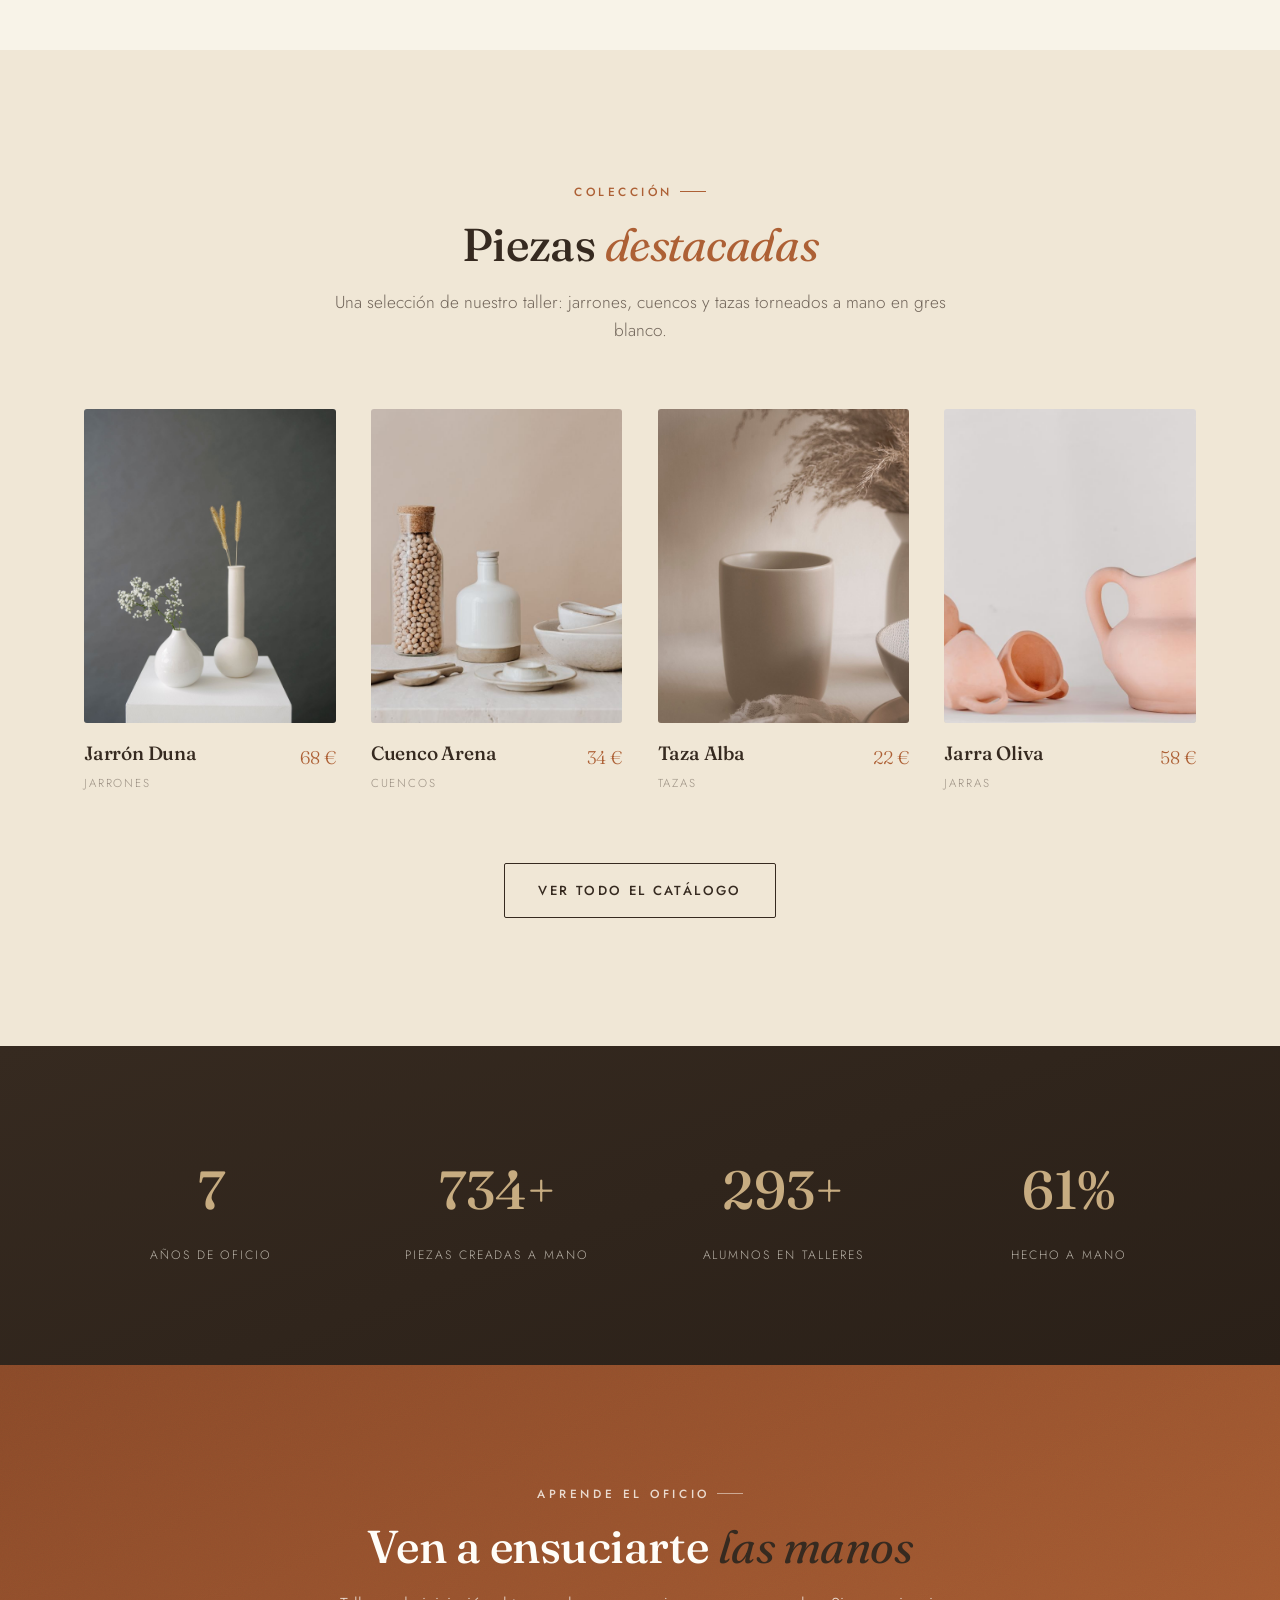
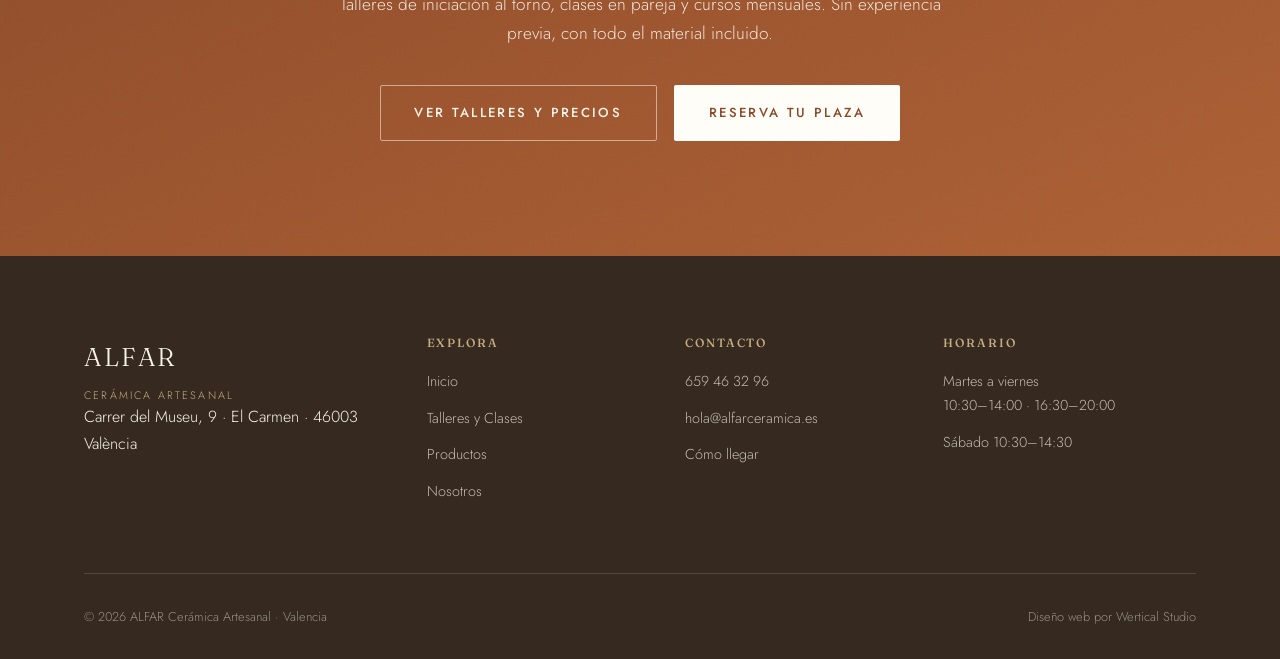
==== commit 4ab73b6f: "Add files via upload" ====
--- a/index.html
+++ b/index.html
@@ -1,229 +1,228 @@
-<!DOCTYPE html>
-<html lang="es">
-<head>
-<meta charset="UTF-8" />
-<meta name="viewport" content="width=device-width, initial-scale=1.0" />
-<title>ALFAR · Cerámica Artesanal — Taller y tienda en Valencia</title>
-<meta name="description" content="ALFAR, taller y tienda de cerámica artesanal en el Carmen, Valencia. Piezas de gres torneadas y esmaltadas a mano, y talleres de iniciación al torno para todos los niveles." />
-<link rel="icon" href="assets/favicon.svg" type="image/svg+xml" />
-<link rel="alternate" hreflang="es" href="index.html" />
-<link rel="alternate" hreflang="en" href="en/index.html" />
-<meta property="og:type" content="website" />
-<meta property="og:title" content="ALFAR · Cerámica Artesanal" />
-<meta property="og:description" content="Piezas de gres torneadas y esmaltadas a mano. Taller y tienda en el Carmen, Valencia." />
-<meta name="theme-color" content="#f8f3e8" />
-<link rel="preconnect" href="https://fonts.googleapis.com" />
-<link rel="preconnect" href="https://fonts.gstatic.com" crossorigin />
-<link href="https://fonts.googleapis.com/css2?family=Fraunces:ital,opsz,wght@0,9..144,300;0,9..144,400;0,9..144,500;0,9..144,600;1,9..144,400;1,9..144,500&family=Jost:wght@300;400;500;600&display=swap" rel="stylesheet" />
-<link rel="stylesheet" href="assets/styles.css" />
-<script type="application/ld+json">
-{
-  "@context": "https://schema.org",
-  "@type": "Store",
-  "name": "ALFAR",
-  "description": "Taller y tienda de cerámica artesanal en Valencia. Piezas de gres hechas a mano y talleres de cerámica.",
-  "image": "assets/hero-poster.jpg",
-  "telephone": "+34611223344",
-  "address": { "@type": "PostalAddress", "streetAddress": "Carrer del Museu, 9", "addressLocality": "València", "postalCode": "46003", "addressCountry": "ES" },
-  "priceRange": "€€"
-}
-</script>
-</head>
-<body class="hero-page">
-
-<!-- ===== NAV ===== -->
-<nav id="nav">
-  <div class="wrap nav-inner">
-    <a href="index.html" class="brand">ALFAR<small>Cerámica Artesanal</small></a>
-    <button class="burger" id="burger" aria-label="Abrir menú" aria-expanded="false"><span></span><span></span><span></span></button>
-    <div class="nav-links" id="navLinks">
-      <a href="index.html" class="active">Inicio</a>
-      <a href="productos.html">Productos</a>
-      <a href="talleres.html">Talleres y Clases</a>
-      <a href="nosotros.html">Nosotros</a>
-      <a href="contacto.html">Contacto</a>
-      <a href="en/index.html" class="lang-switch">EN</a>
-      <a href="contacto.html" class="btn btn-primary">Reservar taller</a>
-    </div>
-  </div>
-</nav>
-
-<!-- ===== HERO VÍDEO SCROLL-DRIVEN ===== -->
-<section class="hero-video">
-  <div class="hero-video-sticky">
-    <video id="heroVideo" src="assets/hero.mp4" poster="assets/hero-poster.jpg" muted loop playsinline autoplay preload="auto"></video>
-    <div class="hero-overlay"></div>
-    <div class="hero-content">
-      <span class="kicker">Taller · Tienda · Valencia</span>
-      <h1>ALFAR</h1>
-      <p class="hero-sub">Cerámica artesanal moldeada a mano, pieza a pieza, en nuestro taller del Carmen.</p>
-      <div class="hero-actions">
-        <a href="productos.html" class="btn btn-primary">Ver la colección</a>
-        <a href="talleres.html" class="btn btn-outline-light">Descubre los talleres</a>
-      </div>
-    </div>
-    <div class="scroll-cue"></div>
-  </div>
-</section>
-
-<!-- ===== PRESENTACIÓN DE MARCA ===== -->
-<section class="section">
-  <div class="wrap center">
-    <span class="kicker reveal">Nuestro oficio</span>
-    <h2 class="section-title reveal">El barro, moldeado <em>con calma</em></h2>
-    <p class="lead reveal">Cada pieza de ALFAR nace en el torno, pasa por manos de ceramista y sale del horno única. Nada de moldes en serie: solo tiempo, arcilla y oficio.</p>
-  </div>
-  <div class="wrap">
-    <div class="pillars-grid">
-      <div class="pillar-card reveal">
-        <span class="pillar-num">01</span>
-        <h3>Hecho a mano</h3>
-        <p>Cada pieza pasa por el torno y por las manos de nuestra ceramista, sin producción en serie.</p>
-      </div>
-      <div class="pillar-card reveal">
-        <span class="pillar-num">02</span>
-        <h3>Materiales nobles</h3>
-        <p>Gres y arcillas de proximidad, esmaltes atóxicos aptos para uso alimentario.</p>
-      </div>
-      <div class="pillar-card reveal">
-        <span class="pillar-num">03</span>
-        <h3>Pequeños lotes</h3>
-        <p>Producción lenta, en tandas reducidas, respetando los tiempos del barro y del horno.</p>
-      </div>
-    </div>
-  </div>
-</section>
-
-<!-- ===== PIEZAS DESTACADAS ===== -->
-<section class="section section-alt">
-  <div class="wrap center">
-    <span class="kicker reveal">Colección</span>
-    <h2 class="section-title reveal">Piezas <em>destacadas</em></h2>
-    <p class="lead reveal">Una selección de nuestro taller: jarrones, cuencos y tazas torneados a mano en gres blanco.</p>
-  </div>
-  <div class="wrap">
-    <div class="grid-4">
-      <div class="product-card reveal">
-        <div class="vessel-frame"><div class="vessel-ring"></div><svg class="vessel-art" viewBox="0 0 200 260" fill="var(--terracota)"><use href="#v-vase"/></svg></div>
-        <div class="product-info"><div><h3>Jarrón Duna</h3><span class="product-cat">Jarrones</span></div><span class="product-price">68 €</span></div>
-      </div>
-      <div class="product-card reveal">
-        <div class="vessel-frame"><div class="vessel-ring"></div><svg class="vessel-art" viewBox="0 0 200 260" fill="var(--arena)"><use href="#v-bowl"/></svg></div>
-        <div class="product-info"><div><h3>Cuenco Arena</h3><span class="product-cat">Cuencos</span></div><span class="product-price">34 €</span></div>
-      </div>
-      <div class="product-card reveal">
-        <div class="vessel-frame"><div class="vessel-ring"></div><svg class="vessel-art" viewBox="0 0 200 260" fill="var(--terracota-suave)"><use href="#v-cup"/></svg></div>
-        <div class="product-info"><div><h3>Taza Alba</h3><span class="product-cat">Tazas</span></div><span class="product-price">22 €</span></div>
-      </div>
-      <div class="product-card reveal">
-        <div class="vessel-frame"><div class="vessel-ring"></div><svg class="vessel-art" viewBox="0 0 200 260" fill="var(--terracota)"><use href="#v-pitcher"/></svg></div>
-        <div class="product-info"><div><h3>Jarra Oliva</h3><span class="product-cat">Jarras</span></div><span class="product-price">58 €</span></div>
-      </div>
-    </div>
-    <div class="section-cta reveal">
-      <a href="productos.html" class="btn btn-outline">Ver todo el catálogo</a>
-    </div>
-  </div>
-</section>
-
-<!-- ===== ESTADÍSTICAS ===== -->
-<section class="stats-band">
-  <div class="wrap">
-    <div class="stats-grid">
-      <div class="stat"><span class="stat-num" data-counter="12">0</span><div class="stat-label">Años de oficio</div></div>
-      <div class="stat"><span class="stat-num" data-counter="1200" data-suffix="+">0</span><div class="stat-label">Piezas creadas a mano</div></div>
-      <div class="stat"><span class="stat-num" data-counter="480" data-suffix="+">0</span><div class="stat-label">Alumnos en talleres</div></div>
-      <div class="stat"><span class="stat-num" data-counter="100" data-suffix="%">0</span><div class="stat-label">Hecho a mano</div></div>
-    </div>
-  </div>
-</section>
-
-<!-- ===== CTA TALLERES ===== -->
-<section class="cta-band">
-  <div class="wrap center">
-    <span class="kicker reveal">Aprende el oficio</span>
-    <h2 class="section-title reveal">Ven a ensuciarte <em>las manos</em></h2>
-    <p class="lead reveal">Talleres de iniciación al torno, clases en pareja y cursos mensuales. Sin experiencia previa, con todo el material incluido.</p>
-    <div class="cta-actions reveal">
-      <a href="talleres.html" class="btn btn-outline-light">Ver talleres y precios</a>
-      <a href="contacto.html" class="btn" style="background:var(--blanco);color:var(--terracota-oscura)">Reserva tu plaza</a>
-    </div>
-  </div>
-</section>
-
-<!-- ===== FOOTER ===== -->
-<footer>
-  <div class="wrap">
-    <div class="foot-grid">
-      <div>
-        <div class="foot-brand">ALFAR<small>Cerámica Artesanal</small></div>
-        <p>Carrer del Museu, 9 · El Carmen · 46003 València</p>
-      </div>
-      <div class="foot-col">
-        <h4>Explora</h4>
-        <a href="index.html">Inicio</a>
-        <a href="productos.html">Productos</a>
-        <a href="talleres.html">Talleres y Clases</a>
-        <a href="nosotros.html">Nosotros</a>
-      </div>
-      <div class="foot-col">
-        <h4>Contacto</h4>
-        <a href="tel:+34611223344">611 22 33 44</a>
-        <a href="mailto:hola@alfarceramica.es">hola@alfarceramica.es</a>
-        <a href="contacto.html">Cómo llegar</a>
-      </div>
-      <div class="foot-col">
-        <h4>Horario</h4>
-        <p>Martes a viernes<br>10:30–14:00 · 16:30–20:00</p>
-        <p>Sábado 10:30–14:30</p>
-      </div>
-    </div>
-    <div class="foot-bottom">
-      <span>© 2026 ALFAR Cerámica Artesanal · Valencia</span>
-      <span>Diseño web por Wertical Studio</span>
-    </div>
-  </div>
-</footer>
-
-<!-- ===== INDICADOR + WHATSAPP ===== -->
-<aside id="openStatus" aria-live="polite"><span class="st-dot"></span><span><span class="st-main"></span><span class="st-sub"></span></span></aside>
-<a id="waFab" class="wa-fab" href="#" aria-label="WhatsApp">
-  <svg viewBox="0 0 24 24" fill="currentColor"><path d="M19.05 4.91A9.82 9.82 0 0 0 12.04 2C6.58 2 2.13 6.45 2.13 11.91c0 1.75.46 3.45 1.32 4.95L2.05 22l5.25-1.38c1.45.79 3.08 1.21 4.74 1.21h.004c5.46 0 9.91-4.45 9.91-9.91 0-2.65-1.03-5.14-2.9-7.01zm-7.01 15.24h-.003a8.24 8.24 0 0 1-4.2-1.15l-.3-.18-3.12.82.83-3.04-.2-.31a8.23 8.23 0 0 1-1.26-4.38c0-4.54 3.7-8.24 8.25-8.24 2.2 0 4.27.86 5.83 2.42a8.18 8.18 0 0 1 2.41 5.83c0 4.54-3.7 8.23-8.24 8.23zm4.52-6.17c-.25-.12-1.47-.72-1.7-.81-.23-.08-.39-.12-.56.13-.17.25-.64.81-.78.97-.14.17-.29.19-.54.06-.25-.12-1.05-.39-2-1.23-.74-.66-1.24-1.47-1.39-1.72-.14-.25-.02-.38.11-.51.11-.11.25-.29.37-.43.12-.14.16-.25.25-.41.08-.17.04-.31-.02-.43-.06-.12-.56-1.34-.76-1.84-.2-.48-.41-.42-.56-.43h-.48c-.17 0-.43.06-.66.31-.23.25-.86.84-.86 2.05s.88 2.38 1 2.55c.12.17 1.73 2.64 4.2 3.7.59.25 1.05.4 1.41.52.59.19 1.13.16 1.55.1.47-.07 1.47-.6 1.68-1.18.21-.58.21-1.08.14-1.18-.06-.1-.23-.16-.48-.28z"/></svg>
-</a>
-
-<!-- Sprite de piezas (line-art) -->
-<svg width="0" height="0" style="position:absolute" aria-hidden="true">
-  <defs>
-    <symbol id="v-vase" viewBox="0 0 200 260">
-      <path d="M100,14c-10,0-17,7-16.5,15c0.5,8-6,13-11,23c-11,21-15,45-12,71c3,29,20,53,39.5,59c19.5-6,36.5-30,39.5-59c3-26-1-50-12-71c-5-10-11.5-15-11-23c0.5-8-6-15-16.5-15z"/>
-      <ellipse cx="100" cy="118" rx="33" ry="2.6" opacity=".3"/>
-      <ellipse cx="100" cy="148" rx="36.5" ry="2.6" opacity=".3"/>
-    </symbol>
-    <symbol id="v-bowl" viewBox="0 0 200 260">
-      <path d="M32,96c0-19,29-33,68-33c39,0,68,14,68,33l-7,58c-4,27-30,44-61,44c-31,0-57-17-61-44z"/>
-      <ellipse cx="100" cy="95" rx="68" ry="15"/>
-    </symbol>
-    <symbol id="v-cup" viewBox="0 0 200 260">
-      <path d="M63,70h74l-8,116c-2,15-56,15-58,0z"/>
-      <ellipse cx="100" cy="70" rx="37" ry="8.5"/>
-      <path d="M136,96c30-4,45,20,31,42c-10,16-28,20-41,18" fill="none" stroke="currentColor" stroke-width="9" stroke-linecap="round"/>
-    </symbol>
-    <symbol id="v-plate" viewBox="0 0 200 260">
-      <ellipse cx="100" cy="140" rx="86" ry="27"/>
-      <ellipse cx="100" cy="138" rx="55" ry="15" opacity=".38"/>
-    </symbol>
-    <symbol id="v-planter" viewBox="0 0 200 260">
-      <path d="M46,58h108l-15,123c-1,10-77,10-78,0z"/>
-      <ellipse cx="100" cy="58" rx="54" ry="11"/>
-      <ellipse cx="100" cy="76" rx="40" ry="4" opacity=".25"/>
-    </symbol>
-    <symbol id="v-pitcher" viewBox="0 0 200 260">
-      <path d="M97,14c-9,0-15,7-14,15c1,8-5,13-10,22c-10,20-13,42-10,66c3,27,17,49,32,56c1-10,7-15,17-15c9,0,13,5,12,13c15-9,25-30,27-54c3-24,0-46-10-66c-5-9-11-14-10-22c1-8-5-15-14-15c-4-4-7-6-10-6c-3,0-6,2-10,6z"/>
-      <path d="M57,120c-23,4-33,26-21,44c8,12,22,16,32,14" fill="none" stroke="currentColor" stroke-width="8" stroke-linecap="round"/>
-    </symbol>
-  </defs>
-</svg>
-
-<script src="assets/app.js"></script>
-</body>
-</html>
+<!DOCTYPE html>
+<html lang="es">
+<head>
+<meta charset="UTF-8" />
+<meta name="viewport" content="width=device-width, initial-scale=1.0" />
+<title>ALFAR · Cerámica Artesanal — Taller y tienda en Valencia</title>
+<meta name="description" content="ALFAR, taller y tienda de cerámica artesanal en el Carmen, Valencia. Piezas de gres torneadas y esmaltadas a mano, y talleres de iniciación al torno para todos los niveles." />
+<link rel="icon" href="assets/favicon.svg" type="image/svg+xml" />
+<link rel="alternate" hreflang="es" href="index.html" />
+<link rel="alternate" hreflang="en" href="en/index.html" />
+<meta property="og:type" content="website" />
+<meta property="og:title" content="ALFAR · Cerámica Artesanal" />
+<meta property="og:description" content="Piezas de gres torneadas y esmaltadas a mano. Taller y tienda en el Carmen, Valencia." />
+<meta name="theme-color" content="#f8f3e8" />
+<link rel="preconnect" href="https://fonts.googleapis.com" />
+<link rel="preconnect" href="https://fonts.gstatic.com" crossorigin />
+<link href="https://fonts.googleapis.com/css2?family=Fraunces:ital,opsz,wght@0,9..144,300;0,9..144,400;0,9..144,500;0,9..144,600;1,9..144,400;1,9..144,500&family=Jost:wght@300;400;500;600&display=swap" rel="stylesheet" />
+<link rel="stylesheet" href="assets/styles.css" />
+<script type="application/ld+json">
+{
+  "@context": "https://schema.org",
+  "@type": "Store",
+  "name": "ALFAR",
+  "description": "Taller y tienda de cerámica artesanal en Valencia. Piezas de gres hechas a mano y talleres de cerámica.",
+  "image": "assets/hero-poster.jpg",
+  "telephone": "+34659463296",
+  "address": { "@type": "PostalAddress", "streetAddress": "Carrer del Museu, 9", "addressLocality": "València", "postalCode": "46003", "addressCountry": "ES" },
+  "priceRange": "€€"
+}
+</script>
+</head>
+<body class="hero-page">
+
+<!-- ===== NAV ===== -->
+<nav id="nav">
+  <div class="wrap nav-inner">
+    <a href="index.html" class="brand">ALFAR<small>Cerámica Artesanal</small></a>
+    <button class="burger" id="burger" aria-label="Abrir menú" aria-expanded="false"><span></span><span></span><span></span></button>
+    <div class="nav-links" id="navLinks">
+      <a href="index.html" class="active">Inicio</a>
+      <a href="talleres.html">Talleres y Clases</a>
+      <a href="productos.html">Productos</a>
+      <a href="nosotros.html">Nosotros</a>
+      <a href="contacto.html">Contacto</a>
+      <a href="en/index.html" class="lang-switch">EN</a>
+      <a href="contacto.html" class="btn btn-primary">Reservar taller</a>
+    </div>
+  </div>
+</nav>
+
+<!-- ===== HERO VÍDEO SCROLL-DRIVEN ===== -->
+<section class="hero-video">
+  <div class="hero-video-sticky">
+    <video id="heroVideo" src="assets/hero.mp4" poster="assets/hero-poster.jpg" muted loop playsinline autoplay preload="auto"></video>
+    <div class="hero-overlay"></div>
+    <div class="hero-content">
+      <span class="kicker">Taller · Tienda · Valencia</span>
+      <h1>ALFAR</h1>
+      <p class="hero-sub">Cerámica artesanal moldeada a mano, pieza a pieza, en nuestro taller del Carmen.</p>
+      <div class="hero-actions">
+        <a href="talleres.html" class="btn btn-primary">Descubre los talleres</a>
+        <a href="productos.html" class="btn btn-outline-light">Ver la colección</a>
+      </div>
+    </div>
+  </div>
+</section>
+
+<!-- ===== PRESENTACIÓN DE MARCA ===== -->
+<section class="section">
+  <div class="wrap center">
+    <span class="kicker reveal">Nuestro oficio</span>
+    <h2 class="section-title reveal">El barro, moldeado <em>con calma</em></h2>
+    <p class="lead reveal">Cada pieza de ALFAR nace en el torno, pasa por manos de ceramista y sale del horno única. Nada de moldes en serie: solo tiempo, arcilla y oficio.</p>
+  </div>
+  <div class="wrap">
+    <div class="pillars-grid">
+      <div class="pillar-card reveal">
+        <span class="pillar-num">01</span>
+        <h3>Hecho a mano</h3>
+        <p>Cada pieza pasa por el torno y por las manos de nuestra ceramista, sin producción en serie.</p>
+      </div>
+      <div class="pillar-card reveal">
+        <span class="pillar-num">02</span>
+        <h3>Materiales nobles</h3>
+        <p>Gres y arcillas de proximidad, esmaltes atóxicos aptos para uso alimentario.</p>
+      </div>
+      <div class="pillar-card reveal">
+        <span class="pillar-num">03</span>
+        <h3>Pequeños lotes</h3>
+        <p>Producción lenta, en tandas reducidas, respetando los tiempos del barro y del horno.</p>
+      </div>
+    </div>
+  </div>
+</section>
+
+<!-- ===== PIEZAS DESTACADAS ===== -->
+<section class="section section-alt">
+  <div class="wrap center">
+    <span class="kicker reveal">Colección</span>
+    <h2 class="section-title reveal">Piezas <em>destacadas</em></h2>
+    <p class="lead reveal">Una selección de nuestro taller: jarrones, cuencos y tazas torneados a mano en gres blanco.</p>
+  </div>
+  <div class="wrap">
+    <div class="grid-4">
+      <div class="product-card reveal">
+        <div class="vessel-frame has-photo"><img class="vessel-photo" src="assets/products/vase-duna.jpg" alt="Jarrón Duna, cerámica de gres blanco hecha a mano" loading="lazy"></div>
+        <div class="product-info"><div><h3>Jarrón Duna</h3><span class="product-cat">Jarrones</span></div><span class="product-price">68 €</span></div>
+      </div>
+      <div class="product-card reveal">
+        <div class="vessel-frame has-photo"><img class="vessel-photo" src="assets/products/bowl-arena.jpg" alt="Cuenco Arena, cerámica artesanal en tono arena" loading="lazy"></div>
+        <div class="product-info"><div><h3>Cuenco Arena</h3><span class="product-cat">Cuencos</span></div><span class="product-price">34 €</span></div>
+      </div>
+      <div class="product-card reveal">
+        <div class="vessel-frame has-photo"><img class="vessel-photo" src="assets/products/cup-alba.jpg" alt="Taza Alba, taza de cerámica torneada a mano" loading="lazy"></div>
+        <div class="product-info"><div><h3>Taza Alba</h3><span class="product-cat">Tazas</span></div><span class="product-price">22 €</span></div>
+      </div>
+      <div class="product-card reveal">
+        <div class="vessel-frame has-photo"><img class="vessel-photo" src="assets/products/pitcher-oliva.jpg" alt="Jarra Oliva, jarra de cerámica artesanal en terracota" loading="lazy"></div>
+        <div class="product-info"><div><h3>Jarra Oliva</h3><span class="product-cat">Jarras</span></div><span class="product-price">58 €</span></div>
+      </div>
+    </div>
+    <div class="section-cta reveal">
+      <a href="productos.html" class="btn btn-outline">Ver todo el catálogo</a>
+    </div>
+  </div>
+</section>
+
+<!-- ===== ESTADÍSTICAS ===== -->
+<section class="stats-band">
+  <div class="wrap">
+    <div class="stats-grid">
+      <div class="stat"><span class="stat-num" data-counter="12">0</span><div class="stat-label">Años de oficio</div></div>
+      <div class="stat"><span class="stat-num" data-counter="1200" data-suffix="+">0</span><div class="stat-label">Piezas creadas a mano</div></div>
+      <div class="stat"><span class="stat-num" data-counter="480" data-suffix="+">0</span><div class="stat-label">Alumnos en talleres</div></div>
+      <div class="stat"><span class="stat-num" data-counter="100" data-suffix="%">0</span><div class="stat-label">Hecho a mano</div></div>
+    </div>
+  </div>
+</section>
+
+<!-- ===== CTA TALLERES ===== -->
+<section class="cta-band">
+  <div class="wrap center">
+    <span class="kicker reveal">Aprende el oficio</span>
+    <h2 class="section-title reveal">Ven a ensuciarte <em>las manos</em></h2>
+    <p class="lead reveal">Talleres de iniciación al torno, clases en pareja y cursos mensuales. Sin experiencia previa, con todo el material incluido.</p>
+    <div class="cta-actions reveal">
+      <a href="talleres.html" class="btn btn-outline-light">Ver talleres y precios</a>
+      <a href="contacto.html" class="btn" style="background:var(--blanco);color:var(--terracota-oscura)">Reserva tu plaza</a>
+    </div>
+  </div>
+</section>
+
+<!-- ===== FOOTER ===== -->
+<footer>
+  <div class="wrap">
+    <div class="foot-grid">
+      <div>
+        <div class="foot-brand">ALFAR<small>Cerámica Artesanal</small></div>
+        <p>Carrer del Museu, 9 · El Carmen · 46003 València</p>
+      </div>
+      <div class="foot-col">
+        <h4>Explora</h4>
+        <a href="index.html">Inicio</a>
+        <a href="talleres.html">Talleres y Clases</a>
+        <a href="productos.html">Productos</a>
+        <a href="nosotros.html">Nosotros</a>
+      </div>
+      <div class="foot-col">
+        <h4>Contacto</h4>
+        <a href="tel:+34659463296">659 46 32 96</a>
+        <a href="mailto:hola@alfarceramica.es">hola@alfarceramica.es</a>
+        <a href="contacto.html">Cómo llegar</a>
+      </div>
+      <div class="foot-col">
+        <h4>Horario</h4>
+        <p>Martes a viernes<br>10:30–14:00 · 16:30–20:00</p>
+        <p>Sábado 10:30–14:30</p>
+      </div>
+    </div>
+    <div class="foot-bottom">
+      <span>© 2026 ALFAR Cerámica Artesanal · Valencia</span>
+      <span>Diseño web por Wertical Studio</span>
+    </div>
+  </div>
+</footer>
+
+<!-- ===== INDICADOR + WHATSAPP ===== -->
+<aside id="openStatus" aria-live="polite"><span class="st-dot"></span><span><span class="st-main"></span><span class="st-sub"></span></span></aside>
+<a id="waFab" class="wa-fab" href="#" aria-label="WhatsApp">
+  <svg viewBox="0 0 24 24" fill="currentColor"><path d="M19.05 4.91A9.82 9.82 0 0 0 12.04 2C6.58 2 2.13 6.45 2.13 11.91c0 1.75.46 3.45 1.32 4.95L2.05 22l5.25-1.38c1.45.79 3.08 1.21 4.74 1.21h.004c5.46 0 9.91-4.45 9.91-9.91 0-2.65-1.03-5.14-2.9-7.01zm-7.01 15.24h-.003a8.24 8.24 0 0 1-4.2-1.15l-.3-.18-3.12.82.83-3.04-.2-.31a8.23 8.23 0 0 1-1.26-4.38c0-4.54 3.7-8.24 8.25-8.24 2.2 0 4.27.86 5.83 2.42a8.18 8.18 0 0 1 2.41 5.83c0 4.54-3.7 8.23-8.24 8.23zm4.52-6.17c-.25-.12-1.47-.72-1.7-.81-.23-.08-.39-.12-.56.13-.17.25-.64.81-.78.97-.14.17-.29.19-.54.06-.25-.12-1.05-.39-2-1.23-.74-.66-1.24-1.47-1.39-1.72-.14-.25-.02-.38.11-.51.11-.11.25-.29.37-.43.12-.14.16-.25.25-.41.08-.17.04-.31-.02-.43-.06-.12-.56-1.34-.76-1.84-.2-.48-.41-.42-.56-.43h-.48c-.17 0-.43.06-.66.31-.23.25-.86.84-.86 2.05s.88 2.38 1 2.55c.12.17 1.73 2.64 4.2 3.7.59.25 1.05.4 1.41.52.59.19 1.13.16 1.55.1.47-.07 1.47-.6 1.68-1.18.21-.58.21-1.08.14-1.18-.06-.1-.23-.16-.48-.28z"/></svg>
+</a>
+
+<!-- Sprite de piezas (line-art) -->
+<svg width="0" height="0" style="position:absolute" aria-hidden="true">
+  <defs>
+    <symbol id="v-vase" viewBox="0 0 200 260">
+      <path d="M100,14c-10,0-17,7-16.5,15c0.5,8-6,13-11,23c-11,21-15,45-12,71c3,29,20,53,39.5,59c19.5-6,36.5-30,39.5-59c3-26-1-50-12-71c-5-10-11.5-15-11-23c0.5-8-6-15-16.5-15z"/>
+      <ellipse cx="100" cy="118" rx="33" ry="2.6" opacity=".3"/>
+      <ellipse cx="100" cy="148" rx="36.5" ry="2.6" opacity=".3"/>
+    </symbol>
+    <symbol id="v-bowl" viewBox="0 0 200 260">
+      <path d="M32,96c0-19,29-33,68-33c39,0,68,14,68,33l-7,58c-4,27-30,44-61,44c-31,0-57-17-61-44z"/>
+      <ellipse cx="100" cy="95" rx="68" ry="15"/>
+    </symbol>
+    <symbol id="v-cup" viewBox="0 0 200 260">
+      <path d="M63,70h74l-8,116c-2,15-56,15-58,0z"/>
+      <ellipse cx="100" cy="70" rx="37" ry="8.5"/>
+      <path d="M136,96c30-4,45,20,31,42c-10,16-28,20-41,18" fill="none" stroke="currentColor" stroke-width="9" stroke-linecap="round"/>
+    </symbol>
+    <symbol id="v-plate" viewBox="0 0 200 260">
+      <ellipse cx="100" cy="140" rx="86" ry="27"/>
+      <ellipse cx="100" cy="138" rx="55" ry="15" opacity=".38"/>
+    </symbol>
+    <symbol id="v-planter" viewBox="0 0 200 260">
+      <path d="M46,58h108l-15,123c-1,10-77,10-78,0z"/>
+      <ellipse cx="100" cy="58" rx="54" ry="11"/>
+      <ellipse cx="100" cy="76" rx="40" ry="4" opacity=".25"/>
+    </symbol>
+    <symbol id="v-pitcher" viewBox="0 0 200 260">
+      <path d="M97,14c-9,0-15,7-14,15c1,8-5,13-10,22c-10,20-13,42-10,66c3,27,17,49,32,56c1-10,7-15,17-15c9,0,13,5,12,13c15-9,25-30,27-54c3-24,0-46-10-66c-5-9-11-14-10-22c1-8-5-15-14-15c-4-4-7-6-10-6c-3,0-6,2-10,6z"/>
+      <path d="M57,120c-23,4-33,26-21,44c8,12,22,16,32,14" fill="none" stroke="currentColor" stroke-width="8" stroke-linecap="round"/>
+    </symbol>
+  </defs>
+</svg>
+
+<script src="assets/app.js"></script>
+</body>
+</html>
--- a/assets/styles.css
+++ b/assets/styles.css
@@ -272,28 +272,6 @@
   color: rgba(255,253,248,.86);
 }
 .hero-actions { display: flex; gap: 1.1rem; flex-wrap: wrap; justify-content: center; max-width: 100%; }
-.scroll-cue {
-  position: absolute;
-  bottom: 26px; left: 50%;
-  transform: translateX(-50%);
-  z-index: 2;
-  width: 1px; height: 46px;
-  background: linear-gradient(180deg, rgba(255,253,248,0), rgba(255,253,248,.75));
-}
-.scroll-cue::after {
-  content: "";
-  position: absolute;
-  top: 0; left: -3px;
-  width: 7px; height: 7px;
-  border-radius: 50%;
-  background: var(--blanco);
-  animation: cueMove 2.2s ease-in-out infinite;
-}
-@keyframes cueMove { 0%{ top:0; opacity:1; } 90%{ opacity:0; } 100%{ top: 40px; opacity:0; } }
-@media (prefers-reduced-motion: reduce) {
-  .scroll-cue { display: none; }
-}
-
 /* ============ CABECERA DE PÁGINA INTERIOR ============ */
 .page-header {
   min-height: 62vh;
@@ -384,6 +362,18 @@
   z-index: 0;
 }
 
+/* ============ ARTE DE PIEZA (foto real) ============ */
+.vessel-frame.has-photo::before { display: none; }
+.vessel-frame .vessel-photo {
+  width: 100%;
+  height: 100%;
+  object-fit: cover;
+  position: relative;
+  z-index: 1;
+  transition: transform .6s var(--ease);
+}
+.vessel-frame:hover .vessel-photo { transform: scale(1.045); }
+
 /* ============ DESTACADOS / PRODUCTOS ============ */
 .grid-4 { display: grid; grid-template-columns: repeat(4, 1fr); gap: 2.2rem; margin-top: 4rem; }
 .grid-3 { display: grid; grid-template-columns: repeat(3, 1fr); gap: 2.2rem; margin-top: 4rem; }
@@ -455,6 +445,7 @@
 .cta-band .kicker { color: rgba(255,253,248,.8); }
 .cta-band .kicker::before, .cta-band .kicker::after { background: rgba(255,253,248,.5); }
 .cta-band h2 { color: var(--blanco); }
+.cta-band .section-title em { color: var(--marron); }
 .cta-band .lead { color: rgba(255,253,248,.85); margin-bottom: 2.4rem; }
 .cta-actions { display: flex; gap: 1.1rem; justify-content: center; flex-wrap: wrap; }
 
@@ -477,24 +468,38 @@
 }
 
 /* ============ TALLERES ============ */
-.workshop-grid { display: grid; grid-template-columns: repeat(3, 1fr); gap: 2.2rem; margin-top: 4rem; }
+.workshop-grid { display: grid; grid-template-columns: repeat(2, 1fr); gap: 2.2rem; margin-top: 4rem; }
+.workshop-grid.cols-3 { grid-template-columns: repeat(3, 1fr); }
 .workshop-card {
   background: var(--crema-suave);
-  padding: 2.6rem 2.2rem;
   border: 1px solid var(--linea);
   transition: all .45s var(--ease);
   position: relative;
+  overflow: hidden;
+  display: flex;
+  flex-direction: column;
 }
 .workshop-card:hover { border-color: var(--terracota); transform: translateY(-6px); box-shadow: var(--sombra); }
+.workshop-photo { aspect-ratio: 16 / 10; overflow: hidden; }
+.workshop-photo img {
+  width: 100%;
+  height: 100%;
+  object-fit: cover;
+  display: block;
+  transition: transform .6s var(--ease);
+}
+.workshop-card:hover .workshop-photo img { transform: scale(1.045); }
+.workshop-body { padding: 1.8rem 2.2rem 2.2rem; display: flex; flex-direction: column; flex: 1; }
 .workshop-card .tag {
   display: inline-block;
   font-size: .68rem; letter-spacing: .16em; text-transform: uppercase;
   color: var(--terracota); border: 1px solid var(--terracota);
   padding: .3rem .8rem; border-radius: 30px; margin-bottom: 1.4rem;
+  align-self: flex-start;
 }
 .workshop-card h3 { font-size: 1.4rem; margin-bottom: .7rem; }
 .workshop-card p { color: var(--marron-suave); font-size: .94rem; margin-bottom: 1.6rem; }
-.workshop-meta { display: flex; justify-content: space-between; align-items: center; border-top: 1px solid var(--linea); padding-top: 1.3rem; }
+.workshop-meta { display: flex; justify-content: space-between; align-items: center; border-top: 1px solid var(--linea); padding-top: 1.3rem; margin-top: auto; }
 .workshop-price { font-family: 'Fraunces', serif; font-size: 1.4rem; color: var(--marron); }
 .workshop-price small { font-family: 'Jost', sans-serif; font-size: .68rem; color: var(--marron-tenue); display:block; letter-spacing: .1em; text-transform: uppercase; }
 .workshop-duration { font-size: .8rem; color: var(--marron-tenue); }
@@ -516,6 +521,13 @@
 .schedule-info span { font-size: .84rem; color: var(--marron-suave); }
 .schedule-spots { font-size: .78rem; letter-spacing: .08em; text-transform: uppercase; color: var(--marron-tenue); text-align: right; }
 .schedule-spots.low { color: var(--terracota); }
+.schedule-type {
+  display: inline-block;
+  font-size: .68rem; letter-spacing: .1em; text-transform: uppercase;
+  color: var(--marron-tenue); border: 1px solid var(--linea);
+  border-radius: 20px; padding: .25rem .75rem;
+}
+.schedule-type.is-clase { color: var(--terracota); border-color: var(--terracota); }
 
 /* ============ NOSOTROS — PROCESO / TIMELINE ============ */
 .process-steps { margin-top: 4.5rem; }
@@ -532,21 +544,6 @@
 .process-step h3 { font-size: 1.4rem; margin-bottom: .6rem; }
 .process-step p { color: var(--marron-suave); max-width: 560px; }
 
-.timeline { margin-top: 4rem; position: relative; padding-left: 2.6rem; }
-.timeline::before { content:""; position: absolute; left: 0; top: 6px; bottom: 6px; width: 1px; background: var(--linea); }
-.timeline-item { position: relative; padding-bottom: 3rem; }
-.timeline-item:last-child { padding-bottom: 0; }
-.timeline-item::before {
-  content: "";
-  position: absolute; left: -2.6rem; top: 4px;
-  width: 9px; height: 9px; border-radius: 50%;
-  background: var(--terracota);
-  box-shadow: 0 0 0 4px var(--crema);
-}
-.timeline-year { font-family: 'Fraunces', serif; font-style: italic; color: var(--terracota); font-size: 1.15rem; display:block; margin-bottom: .4rem; }
-.timeline-item h3 { font-size: 1.25rem; margin-bottom: .5rem; }
-.timeline-item p { color: var(--marron-suave); max-width: 560px; }
-
 .values-grid { display: grid; grid-template-columns: repeat(2, 1fr); gap: 3rem 3.5rem; margin-top: 4rem; }
 .value-item { display: flex; gap: 1.4rem; }
 .value-item .mark { font-family: 'Fraunces', serif; font-style: italic; font-size: 1.6rem; color: var(--arena); flex-shrink: 0; }
@@ -558,40 +555,7 @@
 .about-split p + p { margin-top: 1.1rem; }
 
 /* ============ CONTACTO ============ */
-.contact-grid { display: grid; grid-template-columns: 1.1fr .9fr; gap: 5rem; margin-top: 3.5rem; }
-.form-row { display: grid; grid-template-columns: 1fr 1fr; gap: 1.4rem; }
-.form-group { margin-bottom: 1.4rem; }
-.form-group label {
-  display: block; font-size: .74rem; letter-spacing: .14em; text-transform: uppercase;
-  color: var(--marron-tenue); margin-bottom: .6rem;
-}
-.form-group input, .form-group select, .form-group textarea {
-  width: 100%;
-  background: transparent;
-  border: none;
-  border-bottom: 1px solid var(--linea);
-  padding: .75rem 2px;
-  font-family: 'Jost', sans-serif;
-  font-size: 1rem;
-  color: var(--marron);
-  font-weight: 300;
-  transition: border-color .3s var(--ease);
-}
-.form-group textarea { resize: vertical; min-height: 110px; }
-.form-group input:focus, .form-group select:focus, .form-group textarea:focus {
-  outline: none; border-color: var(--terracota);
-}
-.form-note { font-size: .82rem; color: var(--marron-tenue); margin-top: 1rem; }
-.form-success {
-  display: none;
-  background: var(--crema-suave);
-  border: 1px solid var(--terracota);
-  padding: 1.4rem 1.6rem;
-  margin-top: 1.4rem;
-  font-size: .92rem;
-}
-.form-success.show { display: block; }
-
+.contact-grid { display: grid; grid-template-columns: 1fr 1.1fr; gap: 4rem; margin-top: 3rem; align-items: start; }
 .info-block + .info-block { margin-top: 2.6rem; padding-top: 2.6rem; border-top: 1px solid var(--linea); }
 .info-block h3 { font-size: 1rem; letter-spacing: .1em; text-transform: uppercase; margin-bottom: 1rem; color: var(--terracota); }
 .info-block p, .info-block a { color: var(--marron-suave); font-size: .98rem; }
@@ -615,6 +579,7 @@
   width: 100%;
 }
 .map-frame iframe { width: 100%; height: 100%; border: 0; display: block; }
+.contact-grid .map-frame { margin-top: 0; aspect-ratio: 4/5; height: 100%; }
 
 /* ============ FOOTER ============ */
 footer { background: var(--marron); color: var(--crema); padding: 5rem 0 2rem; }
@@ -711,17 +676,17 @@
   .hero-page nav.scrolled ~ * , .hero-page nav .brand { color: var(--marron); }
 
   .pillars-grid { grid-template-columns: 1fr; }
-  .grid-3, .workshop-grid { grid-template-columns: repeat(2, 1fr); }
+  .grid-3, .workshop-grid, .workshop-grid.cols-3 { grid-template-columns: repeat(2, 1fr); }
   .about-split { grid-template-columns: 1fr; gap: 2.6rem; }
-  .contact-grid { grid-template-columns: 1fr; gap: 3.5rem; }
+  .contact-grid { grid-template-columns: 1fr; gap: 2.6rem; }
+  .contact-grid .map-frame { aspect-ratio: 16/8; }
   .values-grid { grid-template-columns: 1fr; gap: 2.2rem; }
 }
 
 @media (max-width: 620px) {
-  .grid-4, .grid-3, .workshop-grid { grid-template-columns: 1fr; }
+  .grid-4, .grid-3, .workshop-grid, .workshop-grid.cols-3 { grid-template-columns: 1fr; }
   .stats-grid { grid-template-columns: 1fr 1fr; }
   .foot-grid { grid-template-columns: 1fr; }
-  .form-row { grid-template-columns: 1fr; }
   .schedule-item { grid-template-columns: 1fr; gap: .5rem; text-align: left; }
   .schedule-spots { text-align: left; }
   .process-step { grid-template-columns: 1fr; gap: .8rem; }
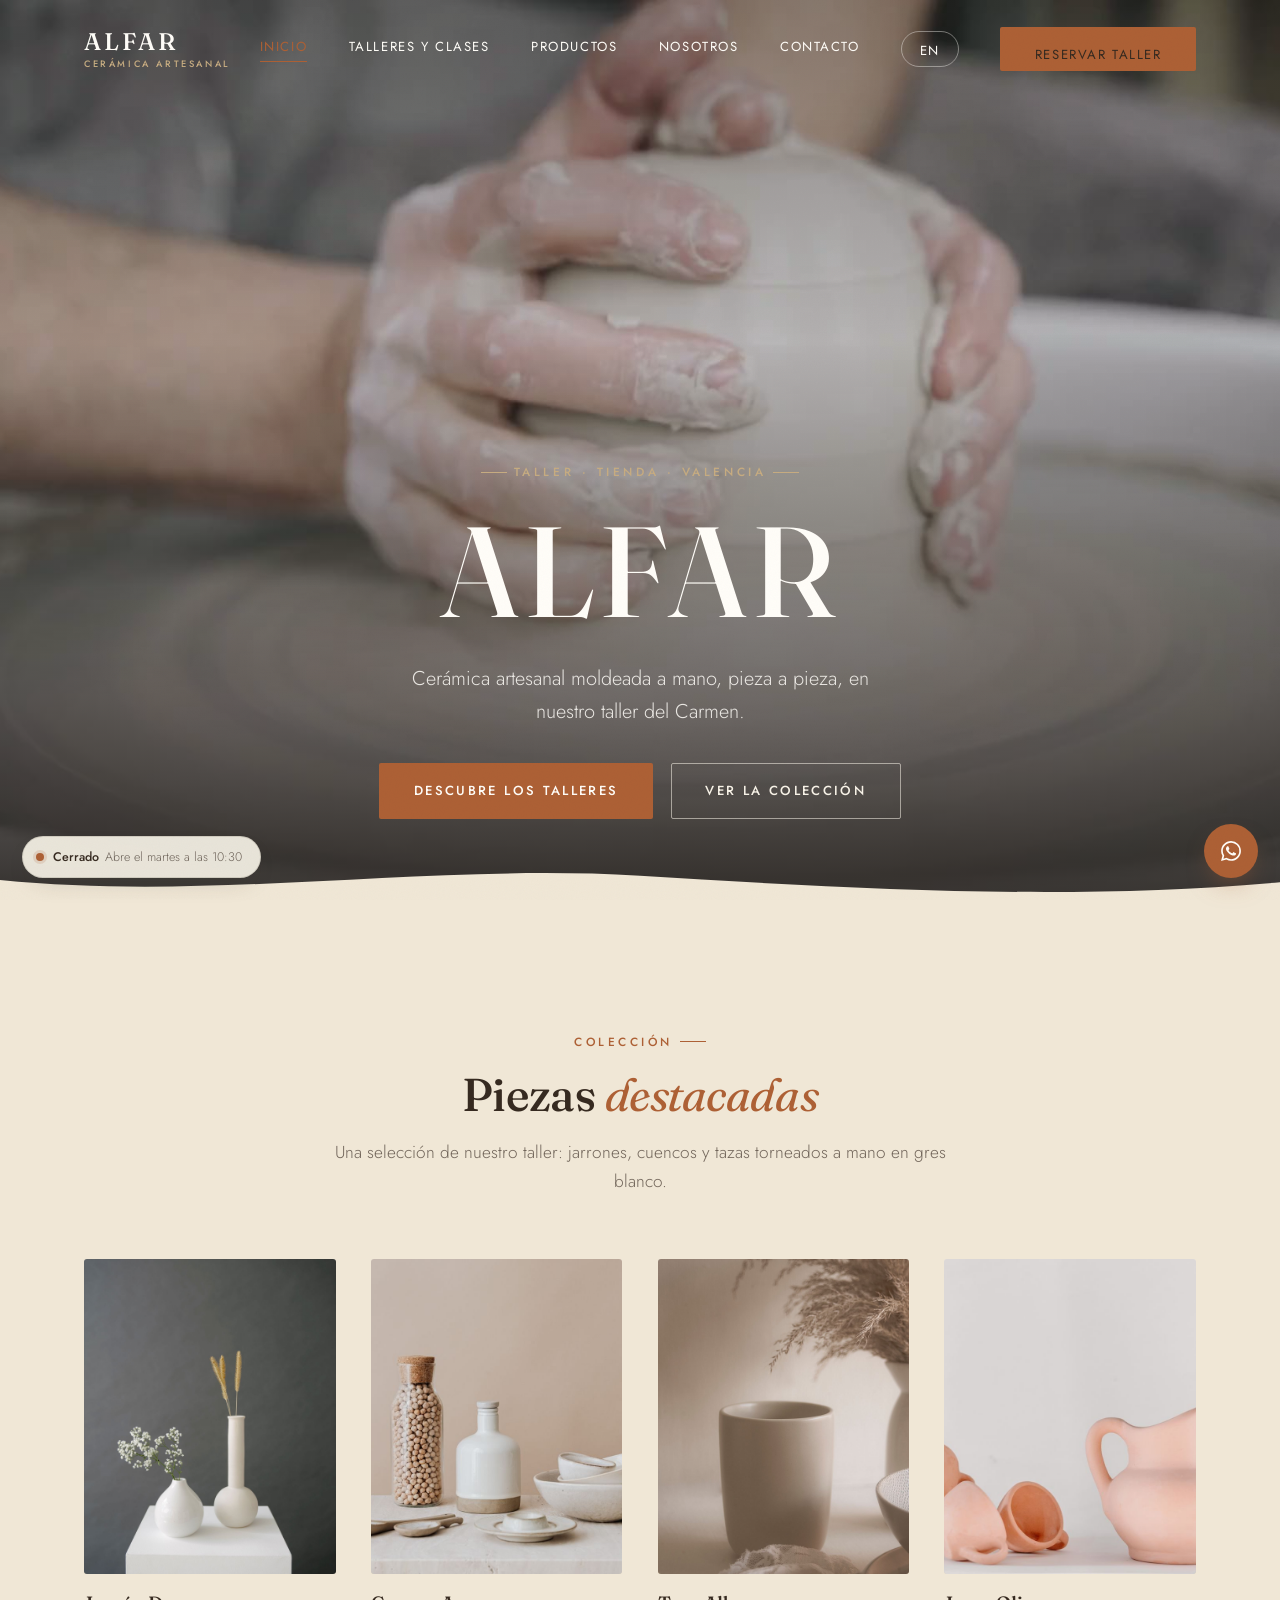
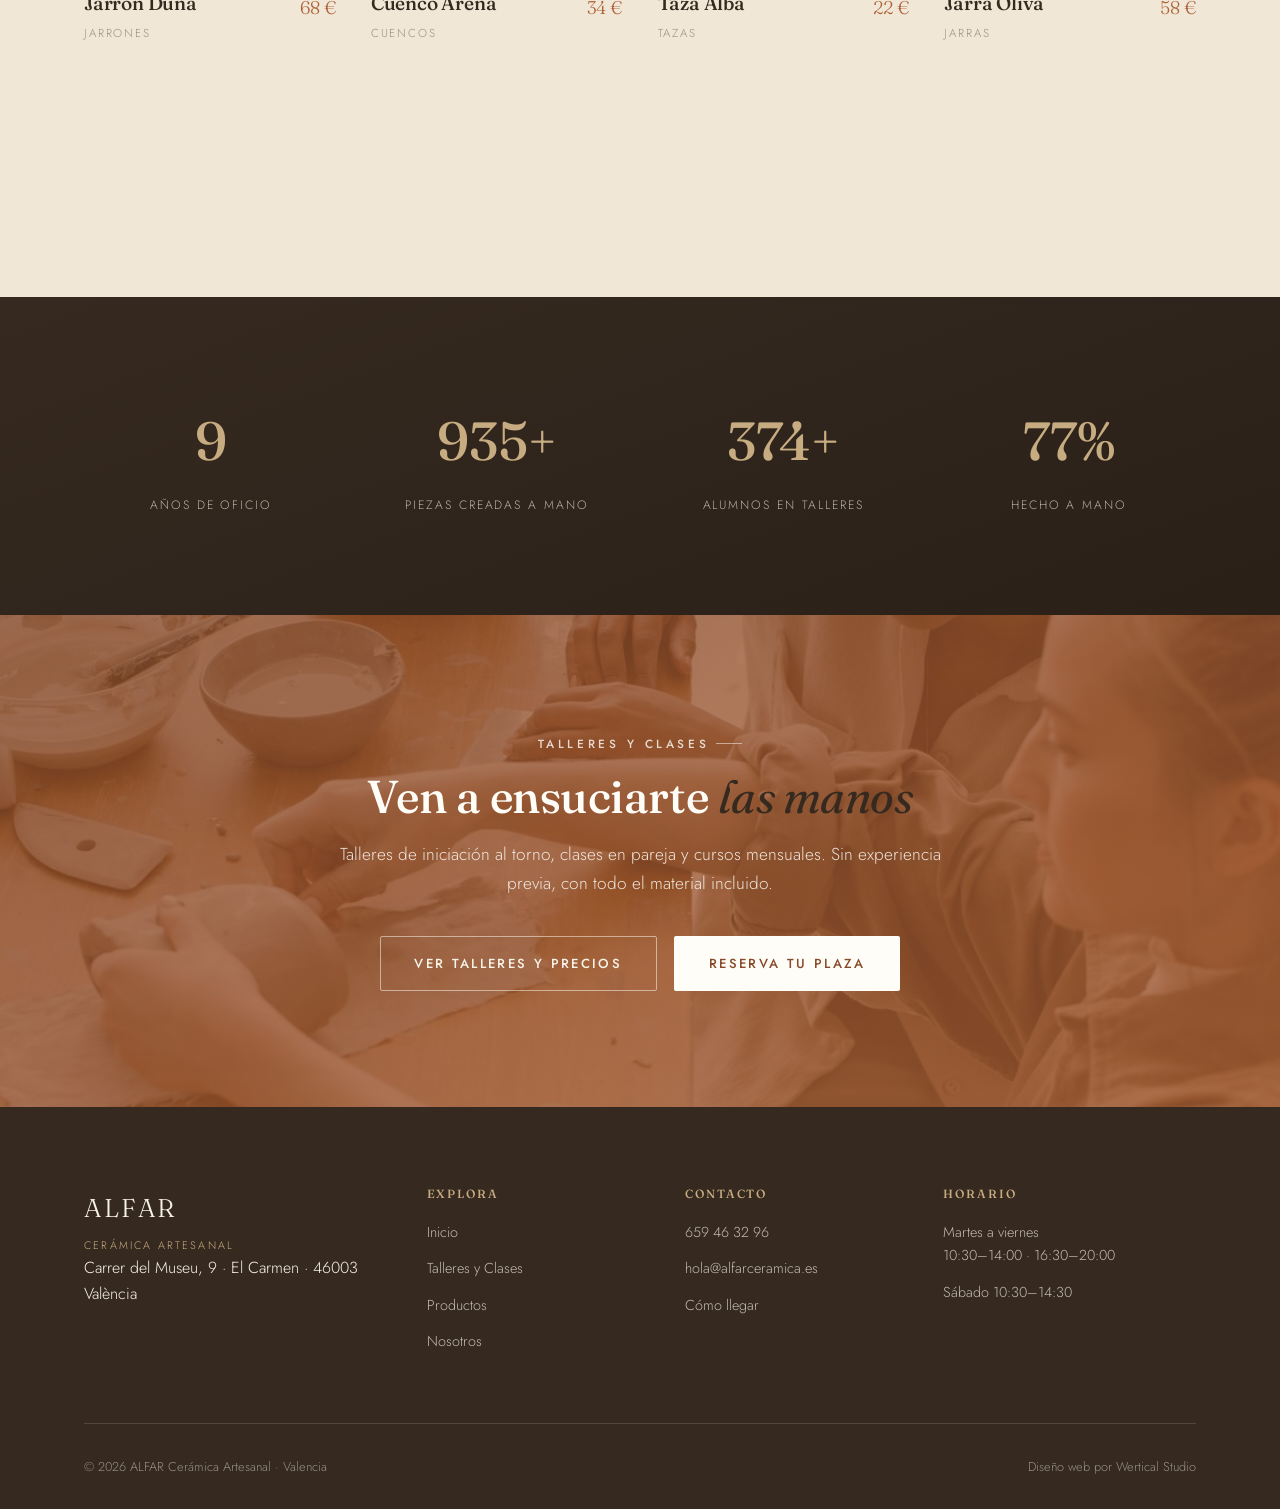
==== commit 549d785a: "Add files via upload" ====
--- a/index.html
+++ b/index.html
@@ -9,8 +9,13 @@
 <link rel="alternate" hreflang="es" href="index.html" />
 <link rel="alternate" hreflang="en" href="en/index.html" />
 <meta property="og:type" content="website" />
+<meta property="og:url" content="https://j-bortserrat.github.io/alfar-ceramica/" />
 <meta property="og:title" content="ALFAR · Cerámica Artesanal" />
 <meta property="og:description" content="Piezas de gres torneadas y esmaltadas a mano. Taller y tienda en el Carmen, Valencia." />
+<meta property="og:image" content="https://j-bortserrat.github.io/alfar-ceramica/assets/hero-poster.jpg" />
+<meta property="og:image:width" content="1920" />
+<meta property="og:image:height" content="1080" />
+<meta name="twitter:card" content="summary_large_image" />
 <meta name="theme-color" content="#f8f3e8" />
 <link rel="preconnect" href="https://fonts.googleapis.com" />
 <link rel="preconnect" href="https://fonts.gstatic.com" crossorigin />
@@ -63,33 +68,8 @@
       </div>
     </div>
   </div>
-</section>
-
-<!-- ===== PRESENTACIÓN DE MARCA ===== -->
-<section class="section">
-  <div class="wrap center">
-    <span class="kicker reveal">Nuestro oficio</span>
-    <h2 class="section-title reveal">El barro, moldeado <em>con calma</em></h2>
-    <p class="lead reveal">Cada pieza de ALFAR nace en el torno, pasa por manos de ceramista y sale del horno única. Nada de moldes en serie: solo tiempo, arcilla y oficio.</p>
-  </div>
-  <div class="wrap">
-    <div class="pillars-grid">
-      <div class="pillar-card reveal">
-        <span class="pillar-num">01</span>
-        <h3>Hecho a mano</h3>
-        <p>Cada pieza pasa por el torno y por las manos de nuestra ceramista, sin producción en serie.</p>
-      </div>
-      <div class="pillar-card reveal">
-        <span class="pillar-num">02</span>
-        <h3>Materiales nobles</h3>
-        <p>Gres y arcillas de proximidad, esmaltes atóxicos aptos para uso alimentario.</p>
-      </div>
-      <div class="pillar-card reveal">
-        <span class="pillar-num">03</span>
-        <h3>Pequeños lotes</h3>
-        <p>Producción lenta, en tandas reducidas, respetando los tiempos del barro y del horno.</p>
-      </div>
-    </div>
+  <div class="hero-curve" aria-hidden="true">
+    <svg viewBox="0 0 1440 90" preserveAspectRatio="none"><path style="fill:var(--crema-suave)" d="M0,40 C240,90 480,0 720,30 C960,60 1200,90 1440,45 L1440,90 L0,90 Z"></path></svg>
   </div>
 </section>
 
@@ -138,9 +118,10 @@
 </section>
 
 <!-- ===== CTA TALLERES ===== -->
-<section class="cta-band">
+<section class="cta-band has-photo">
+  <img class="cta-photo" src="assets/workshops/curso-mensual.jpg" alt="" aria-hidden="true">
   <div class="wrap center">
-    <span class="kicker reveal">Aprende el oficio</span>
+    <span class="kicker reveal">Talleres y Clases</span>
     <h2 class="section-title reveal">Ven a ensuciarte <em>las manos</em></h2>
     <p class="lead reveal">Talleres de iniciación al torno, clases en pareja y cursos mensuales. Sin experiencia previa, con todo el material incluido.</p>
     <div class="cta-actions reveal">
--- a/assets/styles.css
+++ b/assets/styles.css
@@ -115,6 +115,8 @@
 .btn {
   display: inline-flex;
   align-items: center;
+  justify-content: center;
+  text-align: center;
   gap: .6rem;
   padding: 1rem 2.1rem;
   font-size: .82rem;
@@ -220,6 +222,7 @@
 /* ============ HERO — VÍDEO EN BUCLE ============ */
 .hero-video {
   height: 100vh;
+  height: 100svh;
   position: relative;
 }
 .hero-video-sticky {
@@ -272,6 +275,8 @@
   color: rgba(255,253,248,.86);
 }
 .hero-actions { display: flex; gap: 1.1rem; flex-wrap: wrap; justify-content: center; max-width: 100%; }
+.hero-curve { position: absolute; bottom: -1px; left: 0; width: 100%; z-index: 3; line-height: 0; }
+.hero-curve svg { width: 100%; height: clamp(18px, 3vw, 40px); display: block; }
 /* ============ CABECERA DE PÁGINA INTERIOR ============ */
 .page-header {
   min-height: 62vh;
@@ -441,7 +446,20 @@
   background-image: url("data:image/svg+xml,%3Csvg xmlns='http://www.w3.org/2000/svg' width='180' height='180'%3E%3Cfilter id='n'%3E%3CfeTurbulence type='fractalNoise' baseFrequency='0.85' numOctaves='2' stitchTiles='stitch'/%3E%3C/filter%3E%3Crect width='100%25' height='100%25' filter='url(%23n)'/%3E%3C/svg%3E");
   opacity: .06; mix-blend-mode: overlay;
 }
-.cta-band .wrap { position: relative; z-index: 1; }
+.cta-band .cta-photo {
+  position: absolute; inset: 0;
+  width: 100%; height: 100%;
+  object-fit: cover;
+  z-index: 0;
+}
+.cta-band.has-photo::after {
+  content: "";
+  position: absolute; inset: 0;
+  background: linear-gradient(155deg, var(--terracota-oscura) 0%, var(--terracota) 100%);
+  opacity: .76;
+  z-index: 1;
+}
+.cta-band .wrap { position: relative; z-index: 2; }
 .cta-band .kicker { color: rgba(255,253,248,.8); }
 .cta-band .kicker::before, .cta-band .kicker::after { background: rgba(255,253,248,.5); }
 .cta-band h2 { color: var(--blanco); }
@@ -627,7 +645,7 @@
 #openStatus.is-open .st-dot { background: #5c8a5c; box-shadow: 0 0 0 3px rgba(92,138,92,.18); }
 #openStatus.is-closed .st-dot { background: var(--terracota); box-shadow: 0 0 0 3px rgba(173,96,53,.16); }
 .st-main { font-weight: 500; color: var(--marron); }
-.st-sub { color: var(--marron-tenue); margin-left: .35rem; }
+.st-sub { color: var(--marron-suave); margin-left: .35rem; }
 @media (max-width: 620px) {
   #openStatus { left: 14px; bottom: 14px; font-size: .72rem; padding: .5rem .9rem .5rem .7rem; }
   .st-sub { display: none; }
@@ -684,7 +702,19 @@
 }
 
 @media (max-width: 620px) {
-  .grid-4, .grid-3, .workshop-grid, .workshop-grid.cols-3 { grid-template-columns: 1fr; }
+  .hero-video { height: 58vh; height: 58svh; }
+  .hero-curve svg { height: 14px; }
+  .hero-content { padding-bottom: 60px; }
+  .grid-4, .grid-3, .workshop-grid, .workshop-grid.cols-3 { grid-template-columns: repeat(2, 1fr); gap: 1rem; }
+  .product-info { padding-top: .7rem; }
+  .product-info h3 { font-size: 1rem; }
+  .product-price { font-size: 1rem; }
+  .workshop-body { padding: 1.2rem 1.2rem 1.4rem; }
+  .workshop-card h3 { font-size: 1.05rem; margin-bottom: .5rem; }
+  .workshop-card p { font-size: .82rem; margin-bottom: 1rem; }
+  .workshop-card .tag { font-size: .6rem; padding: .25rem .6rem; margin-bottom: 1rem; }
+  .workshop-meta { flex-direction: column; align-items: flex-start; gap: .4rem; }
+  .workshop-price { font-size: 1.1rem; }
   .stats-grid { grid-template-columns: 1fr 1fr; }
   .foot-grid { grid-template-columns: 1fr; }
   .schedule-item { grid-template-columns: 1fr; gap: .5rem; text-align: left; }
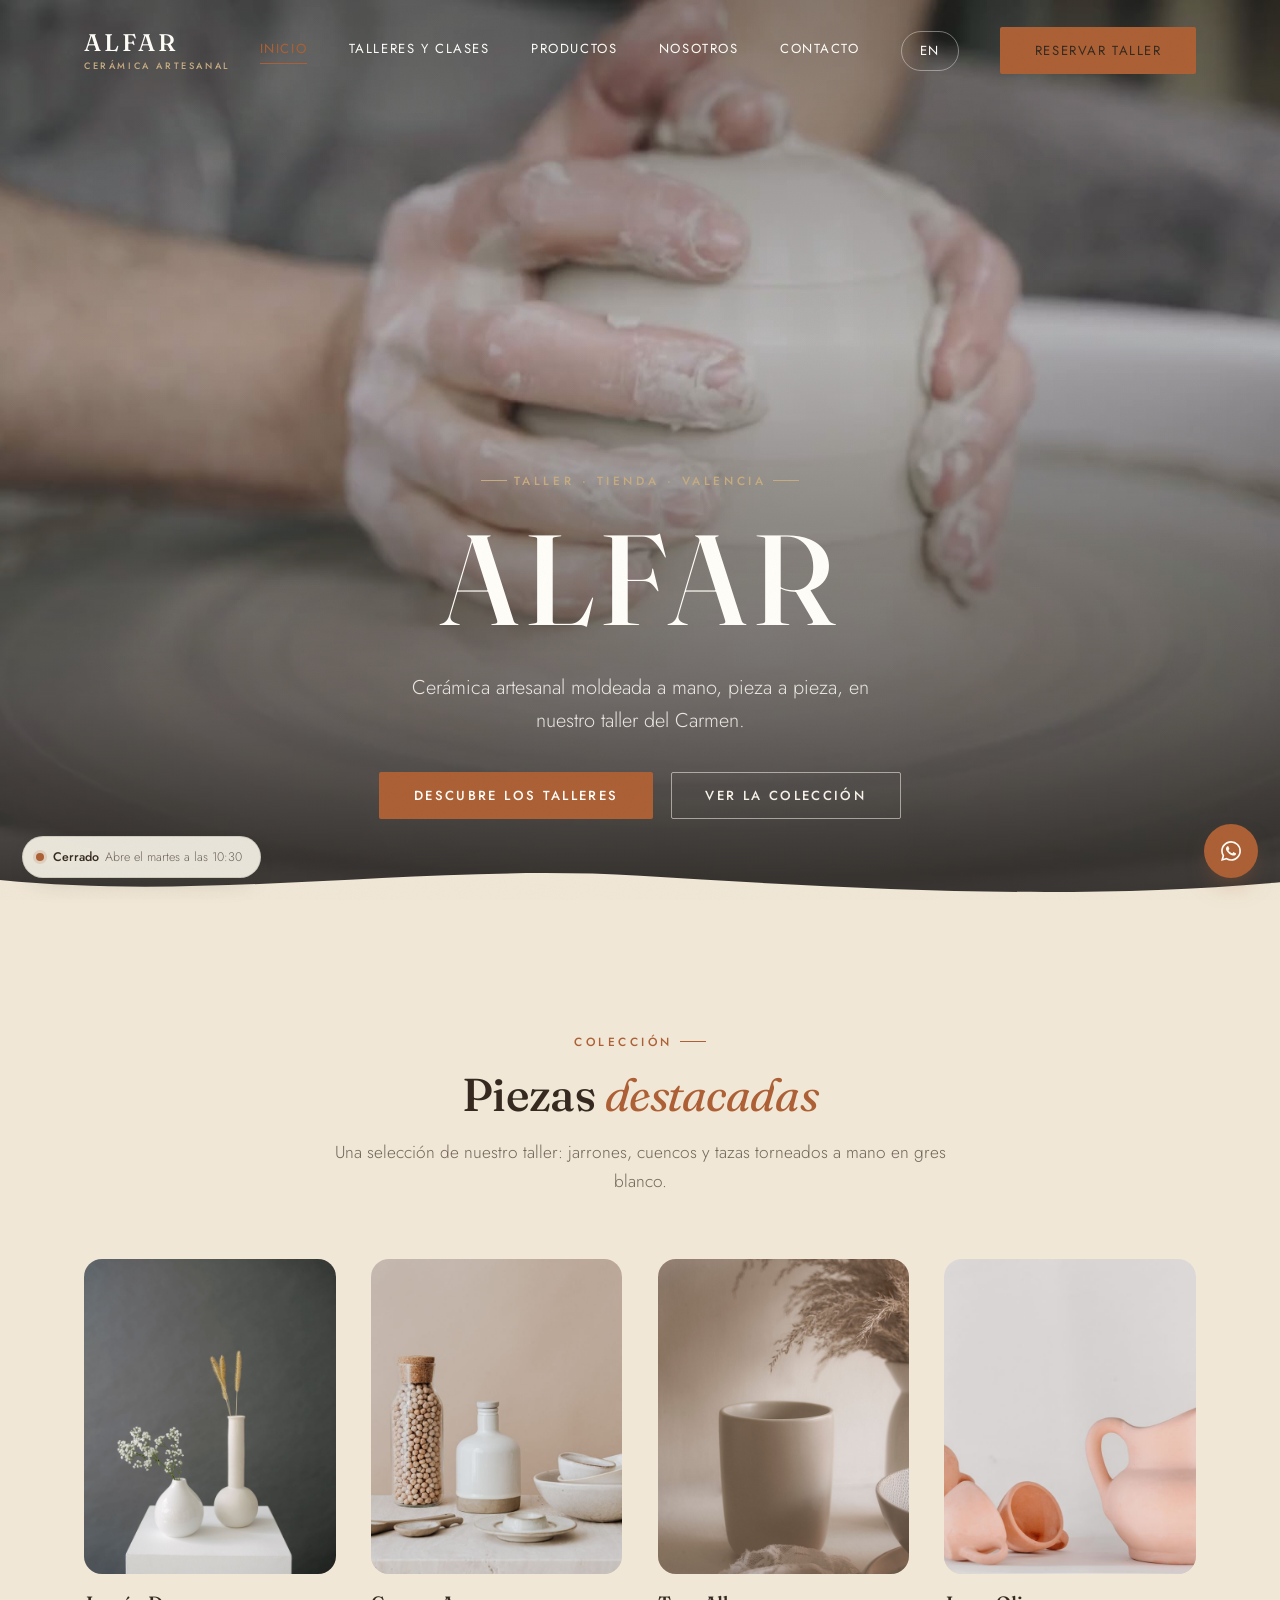
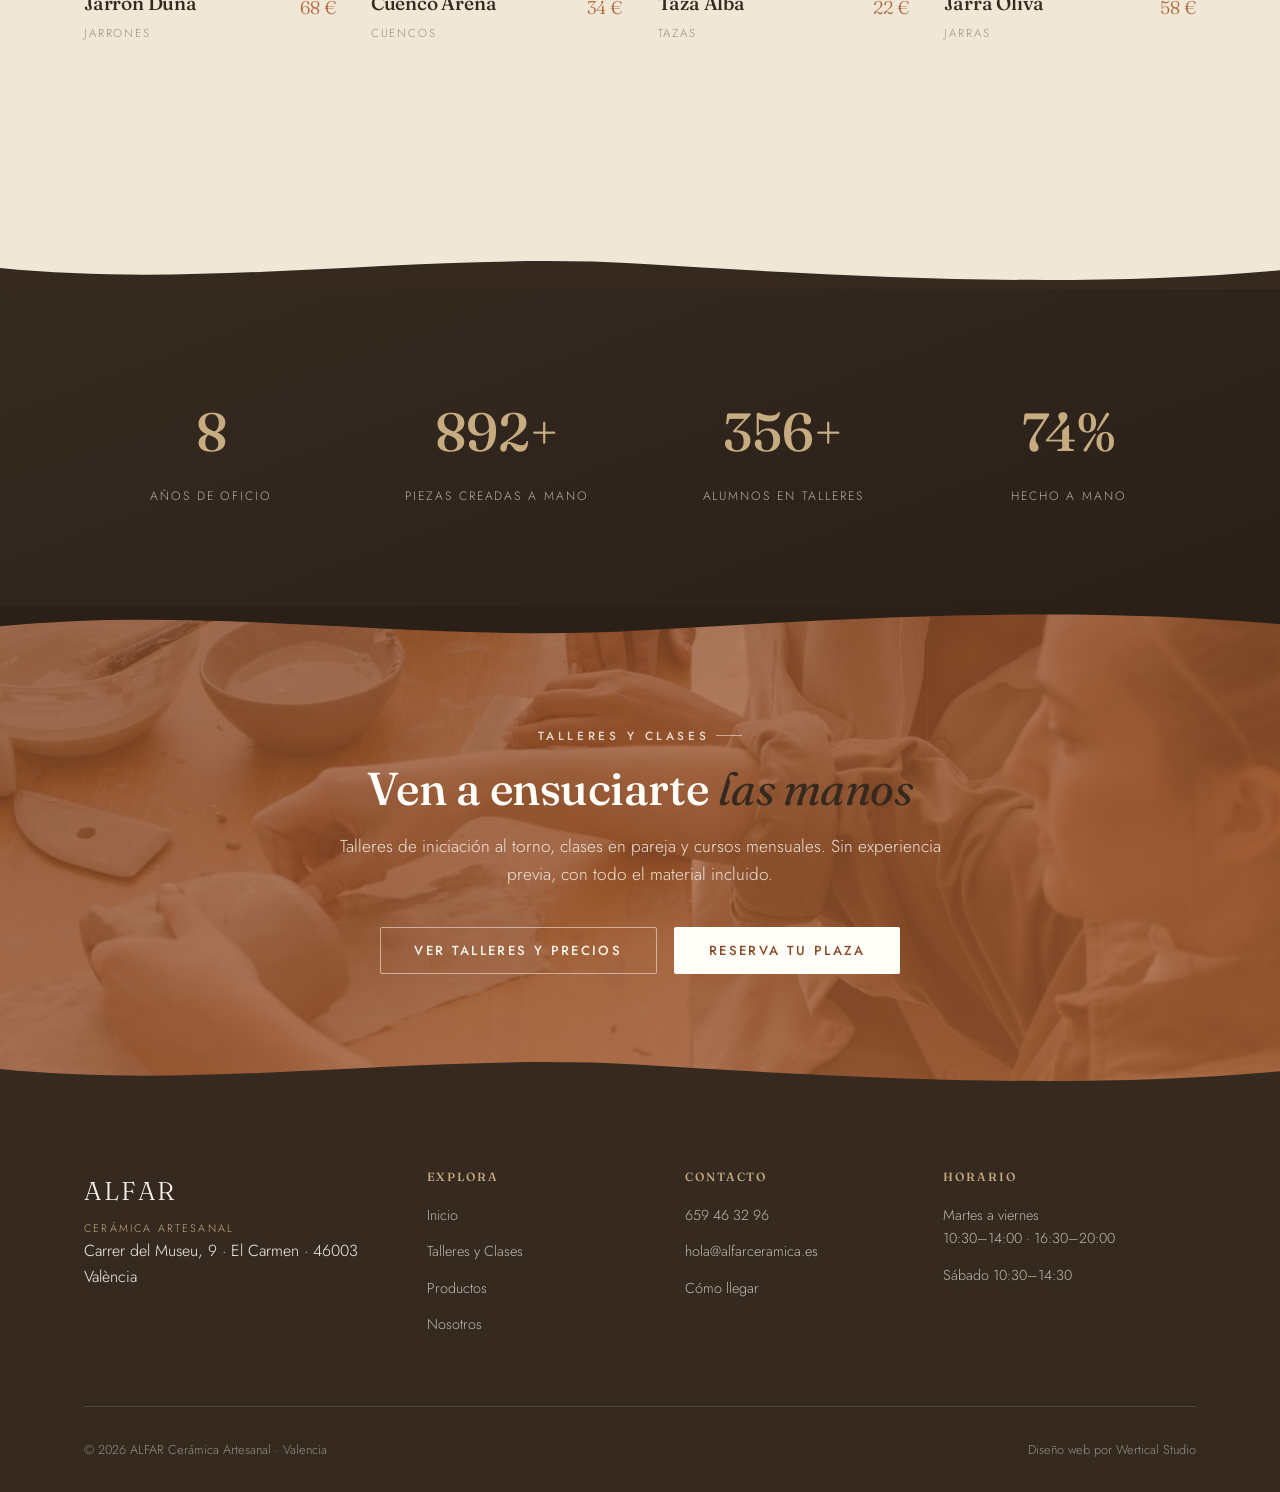
==== commit 183970c7: "Add files via upload" ====
--- a/index.html
+++ b/index.html
@@ -55,6 +55,9 @@
 
 <!-- ===== HERO VÍDEO SCROLL-DRIVEN ===== -->
 <section class="hero-video">
+  <div class="section-curve hero-curve-top" aria-hidden="true">
+    <svg viewBox="0 0 1440 90" preserveAspectRatio="none"><path style="fill:var(--crema)" d="M0,40 C240,90 480,0 720,30 C960,60 1200,90 1440,45 L1440,90 L0,90 Z"></path></svg>
+  </div>
   <div class="hero-video-sticky">
     <video id="heroVideo" src="assets/hero.mp4" poster="assets/hero-poster.jpg" muted loop playsinline autoplay preload="auto"></video>
     <div class="hero-overlay"></div>
@@ -68,7 +71,7 @@
       </div>
     </div>
   </div>
-  <div class="hero-curve" aria-hidden="true">
+  <div class="section-curve" aria-hidden="true">
     <svg viewBox="0 0 1440 90" preserveAspectRatio="none"><path style="fill:var(--crema-suave)" d="M0,40 C240,90 480,0 720,30 C960,60 1200,90 1440,45 L1440,90 L0,90 Z"></path></svg>
   </div>
 </section>
@@ -102,6 +105,9 @@
     <div class="section-cta reveal">
       <a href="productos.html" class="btn btn-outline">Ver todo el catálogo</a>
     </div>
+  </div>
+  <div class="section-curve" aria-hidden="true">
+    <svg viewBox="0 0 1440 90" preserveAspectRatio="none"><path style="fill:var(--marron)" d="M0,40 C240,90 480,0 720,30 C960,60 1200,90 1440,45 L1440,90 L0,90 Z"></path></svg>
   </div>
 </section>
 
@@ -115,10 +121,14 @@
       <div class="stat"><span class="stat-num" data-counter="100" data-suffix="%">0</span><div class="stat-label">Hecho a mano</div></div>
     </div>
   </div>
+
 </section>
 
 <!-- ===== CTA TALLERES ===== -->
 <section class="cta-band has-photo">
+  <div class="section-curve curve-top" aria-hidden="true">
+    <svg viewBox="0 0 1440 90" preserveAspectRatio="none"><path style="fill:#2a2018" d="M0,40 C240,90 480,0 720,30 C960,60 1200,90 1440,45 L1440,90 L0,90 Z"></path></svg>
+  </div>
   <img class="cta-photo" src="assets/workshops/curso-mensual.jpg" alt="" aria-hidden="true">
   <div class="wrap center">
     <span class="kicker reveal">Talleres y Clases</span>
@@ -129,6 +139,9 @@
       <a href="contacto.html" class="btn" style="background:var(--blanco);color:var(--terracota-oscura)">Reserva tu plaza</a>
     </div>
   </div>
+  <div class="section-curve" aria-hidden="true">
+    <svg viewBox="0 0 1440 90" preserveAspectRatio="none"><path style="fill:var(--marron)" d="M0,40 C240,90 480,0 720,30 C960,60 1200,90 1440,45 L1440,90 L0,90 Z"></path></svg>
+  </div>
 </section>
 
 <!-- ===== FOOTER ===== -->
--- a/assets/styles.css
+++ b/assets/styles.css
@@ -117,6 +117,7 @@
   align-items: center;
   justify-content: center;
   text-align: center;
+  line-height: 1;
   gap: .6rem;
   padding: 1rem 2.1rem;
   font-size: .82rem;
@@ -186,8 +187,8 @@
   font-weight: 400;
   color: var(--marron);
   position: relative;
-  padding-bottom: 4px;
-}
+}
+.nav-links a:not(.btn):not(.lang-switch) { padding-bottom: 4px; }
 .hero-page nav:not(.scrolled) .nav-links a:not(.btn) { color: var(--blanco); }
 .nav-links a:not(.btn)::after {
   content: "";
@@ -275,8 +276,15 @@
   color: rgba(255,253,248,.86);
 }
 .hero-actions { display: flex; gap: 1.1rem; flex-wrap: wrap; justify-content: center; max-width: 100%; }
-.hero-curve { position: absolute; bottom: -1px; left: 0; width: 100%; z-index: 3; line-height: 0; }
-.hero-curve svg { width: 100%; height: clamp(18px, 3vw, 40px); display: block; }
+.section-curve { position: absolute; bottom: -1px; left: 0; width: 100%; z-index: 3; line-height: 0; pointer-events: none; }
+.section-curve svg { width: 100%; height: clamp(18px, 3vw, 40px); display: block; }
+.section-curve.curve-top { bottom: auto; top: -1px; }
+.section-curve.curve-top svg { transform: scaleY(-1); }
+.hero-curve-top {
+  bottom: auto; top: -1px;
+  display: none;
+}
+.hero-curve-top svg { transform: scaleY(-1); }
 /* ============ CABECERA DE PÁGINA INTERIOR ============ */
 .page-header {
   min-height: 62vh;
@@ -334,7 +342,7 @@
 .vessel-frame {
   position: relative;
   aspect-ratio: 4 / 5;
-  border-radius: 3px;
+  border-radius: 18px;
   overflow: hidden;
   background: radial-gradient(120% 100% at 50% 15%, var(--blanco) 0%, var(--crema-suave) 55%, var(--beige) 100%);
   display: flex;
@@ -415,6 +423,7 @@
   background: linear-gradient(160deg, var(--marron) 0%, #2a2018 100%);
   color: var(--crema);
   padding: clamp(60px, 8vw, 100px) 0;
+  position: relative;
 }
 .stats-grid { display: grid; grid-template-columns: repeat(4, 1fr); gap: 2rem; text-align: center; }
 .stat-num {
@@ -491,6 +500,7 @@
 .workshop-card {
   background: var(--crema-suave);
   border: 1px solid var(--linea);
+  border-radius: 18px;
   transition: all .45s var(--ease);
   position: relative;
   overflow: hidden;
@@ -692,6 +702,12 @@
   .hero-page nav .brand { color: var(--marron) !important; }
   .hero-page nav .burger span { background: var(--marron) !important; }
   .hero-page nav.scrolled ~ * , .hero-page nav .brand { color: var(--marron); }
+  .hero-page nav {
+    position: relative;
+    background: var(--crema) !important;
+    box-shadow: 0 1px 0 var(--linea);
+  }
+  .hero-curve-top { display: block; }
 
   .pillars-grid { grid-template-columns: 1fr; }
   .grid-3, .workshop-grid, .workshop-grid.cols-3 { grid-template-columns: repeat(2, 1fr); }
@@ -703,7 +719,7 @@
 
 @media (max-width: 620px) {
   .hero-video { height: 58vh; height: 58svh; }
-  .hero-curve svg { height: 14px; }
+  .section-curve svg { height: 14px; }
   .hero-content { padding-bottom: 60px; }
   .grid-4, .grid-3, .workshop-grid, .workshop-grid.cols-3 { grid-template-columns: repeat(2, 1fr); gap: 1rem; }
   .product-info { padding-top: .7rem; }
